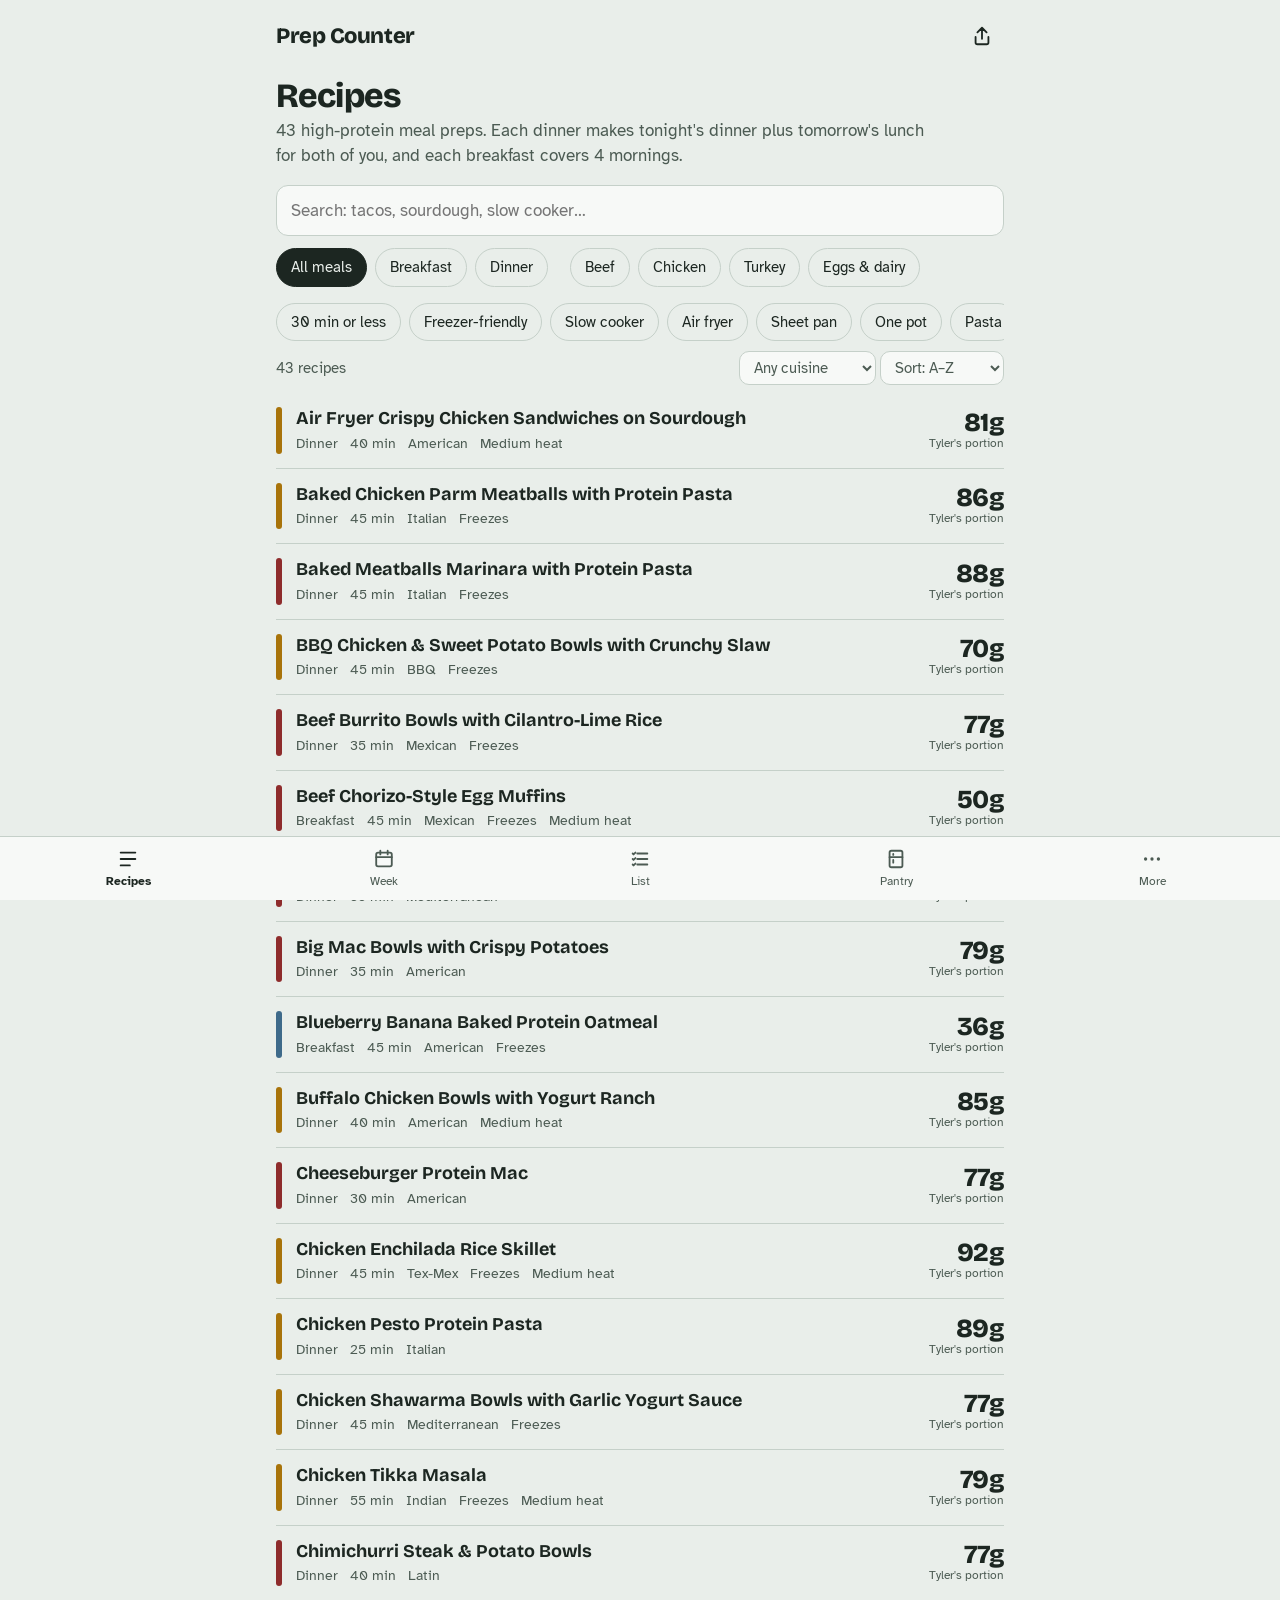
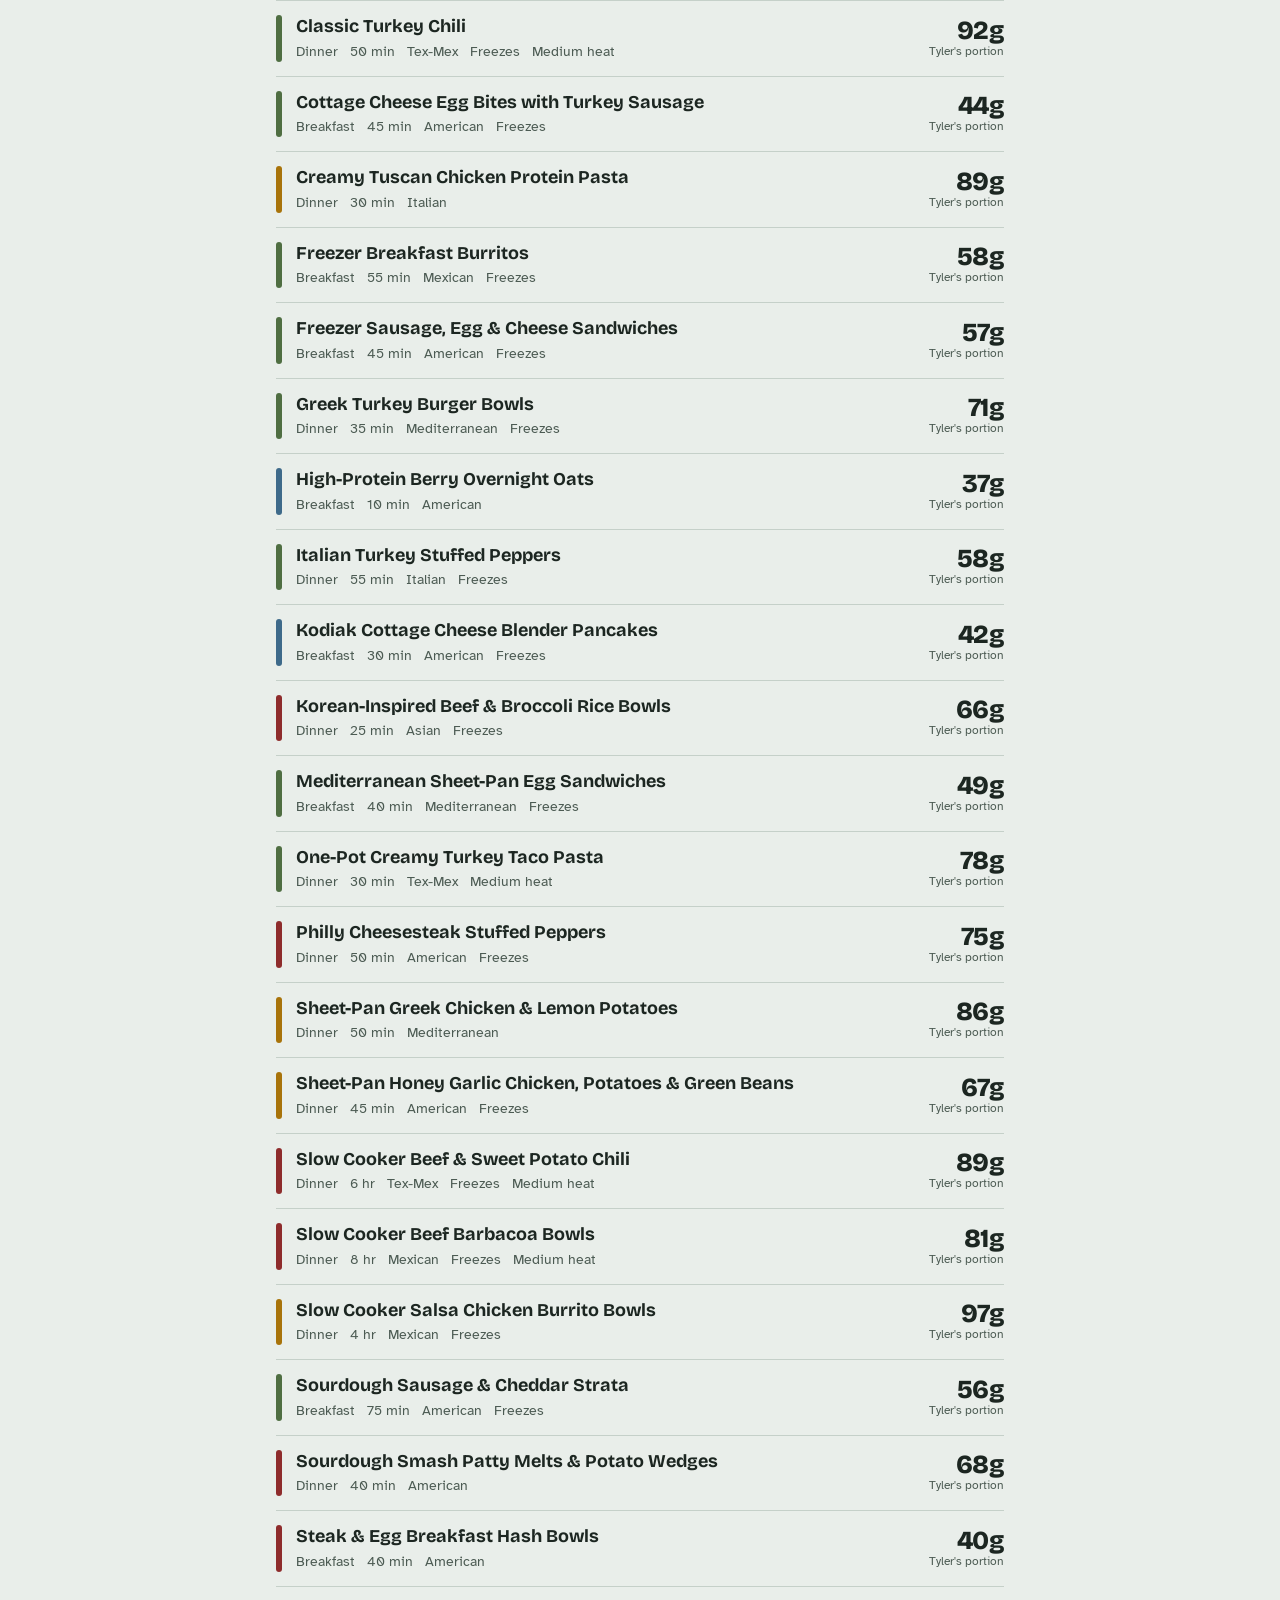
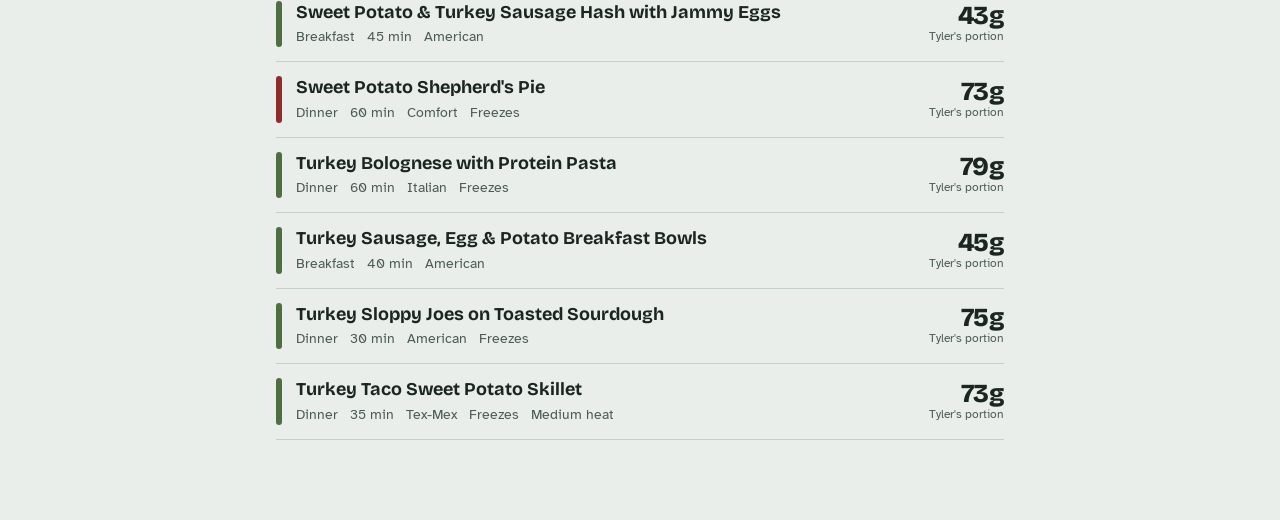
==== index.html @ 5a5b0975 "Prep Counter: recipes, weekly planner, shopping lists, pantry and freezer tracking Co-Authored-By: C" ====
<!doctype html>
<html lang="en">
<head>
<meta charset="utf-8">
<meta name="viewport" content="width=device-width, initial-scale=1, viewport-fit=cover">
<title>Prep Counter</title>
<meta name="description" content="High-protein meal prep recipes, weekly plans and shopping lists for two.">
<meta name="theme-color" content="#E9EEEA" media="(prefers-color-scheme: light)">
<meta name="theme-color" content="#151B18" media="(prefers-color-scheme: dark)">
<link rel="manifest" href="manifest.webmanifest">
<link rel="icon" href="icon.svg" type="image/svg+xml">
<link rel="apple-touch-icon" href="icon-180.png">
<meta name="apple-mobile-web-app-capable" content="yes">
<meta property="og:title" content="Prep Counter">
<meta property="og:description" content="High-protein meal prep: 43 recipes, weekly plans, and shopping lists.">
<link rel="preconnect" href="https://fonts.googleapis.com">
<link rel="preconnect" href="https://fonts.gstatic.com" crossorigin>
<link href="https://fonts.googleapis.com/css2?family=Atkinson+Hyperlegible:ital,wght@0,400;0,700;1,400&family=Bricolage+Grotesque:opsz,wght@12..96,500;12..96,700;12..96,800&display=swap" rel="stylesheet">
<link rel="stylesheet" href="styles.css">
</head>
<body>
<header class="top">
  <h1 class="brand">Prep Counter</h1>
  <button class="icon-btn" id="shareApp" aria-label="Share this app">
    <svg viewBox="0 0 24 24" aria-hidden="true"><path d="M12 3v12M7 8l5-5 5 5M5 13v6a2 2 0 0 0 2 2h10a2 2 0 0 0 2-2v-6" fill="none" stroke="currentColor" stroke-width="2" stroke-linecap="round" stroke-linejoin="round"/></svg>
  </button>
</header>

<main id="view" tabindex="-1"></main>

<div id="sheet" class="sheet" hidden>
  <div class="sheet-backdrop" data-close></div>
  <article class="sheet-panel" role="dialog" aria-modal="true" aria-labelledby="sheetTitle">
    <button class="sheet-close icon-btn" data-close aria-label="Close">
      <svg viewBox="0 0 24 24" aria-hidden="true"><path d="M6 6l12 12M18 6L6 18" fill="none" stroke="currentColor" stroke-width="2" stroke-linecap="round"/></svg>
    </button>
    <div id="sheetBody"></div>
  </article>
</div>

<div id="toast" class="toast" role="status" aria-live="polite"></div>

<nav class="tabs" aria-label="Sections">
  <a href="#recipes" data-tab="recipes"><svg viewBox="0 0 24 24" aria-hidden="true"><path d="M4 5h16M4 12h16M4 19h10" fill="none" stroke="currentColor" stroke-width="2" stroke-linecap="round"/></svg>Recipes</a>
  <a href="#week" data-tab="week"><svg viewBox="0 0 24 24" aria-hidden="true"><rect x="3.5" y="5" width="17" height="15" rx="2" fill="none" stroke="currentColor" stroke-width="2"/><path d="M3.5 10h17M8 3v4M16 3v4" fill="none" stroke="currentColor" stroke-width="2" stroke-linecap="round"/></svg>Week</a>
  <a href="#list" data-tab="list"><svg viewBox="0 0 24 24" aria-hidden="true"><path d="M9 6h11M9 12h11M9 18h11M4 6l1 1 2-2M4 12l1 1 2-2M4 18l1 1 2-2" fill="none" stroke="currentColor" stroke-width="2" stroke-linecap="round" stroke-linejoin="round"/></svg>List</a>
  <a href="#pantry" data-tab="pantry"><svg viewBox="0 0 24 24" aria-hidden="true"><rect x="5" y="3" width="14" height="18" rx="2" fill="none" stroke="currentColor" stroke-width="2"/><path d="M5 10h14M9 6.5v1M9 13v3" fill="none" stroke="currentColor" stroke-width="2" stroke-linecap="round"/></svg>Pantry</a>
  <a href="#more" data-tab="more"><svg viewBox="0 0 24 24" aria-hidden="true"><circle cx="5" cy="12" r="1.8" fill="currentColor"/><circle cx="12" cy="12" r="1.8" fill="currentColor"/><circle cx="19" cy="12" r="1.8" fill="currentColor"/></svg>More</a>
</nav>

<script src="app.js"></script>
</body>
</html>
---- styles.css ----
:root {
  --paper: #E9EEEA;        /* freezer paper */
  --card: #F7F9F7;
  --ink: #1C2621;          /* deep green-black */
  --ink-2: #4C5B53;
  --rule: #C5D0C9;
  --beef: #8E2C2C;
  --chicken: #A8730A;
  --turkey: #4F6E42;
  --dairy: #3E6A8A;
  --action: #1C2621;
  --action-ink: #F7F9F7;
  --good: #3D6B3A;
  --warn: #9A5B00;
  --font-head: "Bricolage Grotesque", "Avenir Next", system-ui, sans-serif;
  --font-body: "Atkinson Hyperlegible", system-ui, sans-serif;
  --tabs-h: 64px;
  color-scheme: light;
}
@media (prefers-color-scheme: dark) {
  :root:not([data-theme="light"]) {
    --paper: #151B18; --card: #1D2521; --ink: #E4EBE6; --ink-2: #A3B2AA; --rule: #33413A;
    --beef: #E07A6E; --chicken: #E3B04B; --turkey: #9CC08A; --dairy: #8DB7D6;
    --action: #E4EBE6; --action-ink: #151B18; --good: #9CC08A; --warn: #E3B04B;
    color-scheme: dark;
  }
}
:root[data-theme="dark"] {
  --paper: #151B18; --card: #1D2521; --ink: #E4EBE6; --ink-2: #A3B2AA; --rule: #33413A;
  --beef: #E07A6E; --chicken: #E3B04B; --turkey: #9CC08A; --dairy: #8DB7D6;
  --action: #E4EBE6; --action-ink: #151B18; --good: #9CC08A; --warn: #E3B04B;
  color-scheme: dark;
}

* { box-sizing: border-box; }
html { -webkit-text-size-adjust: 100%; }
body {
  margin: 0; background: var(--paper); color: var(--ink);
  font: 17px/1.5 var(--font-body);
  padding-bottom: calc(var(--tabs-h) + env(safe-area-inset-bottom) + 16px);
}
button, input, select, textarea { font: inherit; color: inherit; }
a { color: inherit; }
:focus-visible { outline: 3px solid var(--dairy); outline-offset: 2px; border-radius: 6px; }
svg { width: 22px; height: 22px; }

/* ---------- Chrome ---------- */
.top {
  display: flex; align-items: center; justify-content: space-between;
  padding: calc(env(safe-area-inset-top) + 14px) 16px 6px; max-width: 760px; margin: 0 auto;
}
.brand { font: 800 22px/1 var(--font-head); letter-spacing: -0.02em; margin: 0; }
.icon-btn {
  display: inline-grid; place-items: center; width: 44px; height: 44px;
  border: 0; background: transparent; border-radius: 12px; cursor: pointer;
}
.icon-btn:hover { background: color-mix(in srgb, var(--ink) 8%, transparent); }
main { max-width: 760px; margin: 0 auto; padding: 0 16px; outline: none; }

.tabs {
  position: fixed; inset: auto 0 0 0; z-index: 20;
  display: grid; grid-template-columns: repeat(5, 1fr);
  height: calc(var(--tabs-h) + env(safe-area-inset-bottom));
  padding-bottom: env(safe-area-inset-bottom);
  background: var(--card); border-top: 1px solid var(--rule);
}
.tabs a {
  display: flex; flex-direction: column; align-items: center; justify-content: center; gap: 2px;
  font-size: 12px; text-decoration: none; color: var(--ink-2);
}
.tabs a[aria-current="page"] { color: var(--ink); font-weight: 700; }
.tabs a[aria-current="page"] svg { stroke-width: 3; }

h2.view-title { font: 800 34px/1.05 var(--font-head); letter-spacing: -0.025em; margin: 14px 0 4px; }
.lede { color: var(--ink-2); margin: 0 0 16px; max-width: 60ch; }
h3 { font: 700 20px/1.2 var(--font-head); margin: 28px 0 10px; letter-spacing: -0.01em; }

/* ---------- Controls ---------- */
.search {
  width: 100%; padding: 12px 14px; border-radius: 12px;
  border: 1.5px solid var(--rule); background: var(--card);
}
.search:focus { border-color: var(--ink); outline: none; }
.chips { display: flex; gap: 8px; overflow-x: auto; padding: 12px 0 4px; scrollbar-width: none; }
.chips::-webkit-scrollbar { display: none; }
.chip {
  flex: none; padding: 7px 14px; border-radius: 999px; border: 1.5px solid var(--rule);
  background: transparent; cursor: pointer; font-size: 15px; white-space: nowrap;
}
.chip[aria-pressed="true"] { background: var(--ink); color: var(--paper); border-color: var(--ink); }
.chip.beef[aria-pressed="true"] { background: var(--beef); border-color: var(--beef); color: #fff; }
.chip.chicken[aria-pressed="true"] { background: var(--chicken); border-color: var(--chicken); color: #fff; }
.chip.turkey[aria-pressed="true"] { background: var(--turkey); border-color: var(--turkey); color: #fff; }
.chip.dairy[aria-pressed="true"] { background: var(--dairy); border-color: var(--dairy); color: #fff; }
@media (prefers-color-scheme: dark) { :root:not([data-theme="light"]) .chip[class*=" "][aria-pressed="true"] { color: #151B18; } }
.row-controls { display: flex; flex-wrap: wrap; gap: 8px; align-items: center; justify-content: space-between; margin: 6px 0 4px; color: var(--ink-2); font-size: 15px; }
select.inline { border: 1.5px solid var(--rule); background: var(--card); border-radius: 10px; padding: 6px 10px; }

.btn {
  display: inline-flex; align-items: center; justify-content: center; gap: 8px;
  min-height: 46px; padding: 10px 18px; border-radius: 12px; cursor: pointer;
  border: 1.5px solid var(--ink); background: var(--action); color: var(--action-ink); font-weight: 700;
}
.btn.ghost { background: transparent; color: var(--ink); border-color: var(--rule); }
.btn.danger { background: transparent; color: var(--beef); border-color: color-mix(in srgb, var(--beef) 40%, transparent); }
.btn.small { min-height: 36px; padding: 6px 12px; font-size: 15px; border-radius: 10px; }
.btn-row { display: flex; flex-wrap: wrap; gap: 10px; margin: 14px 0; }

/* ---------- Recipe list ---------- */
.recipe-list { list-style: none; margin: 8px 0 0; padding: 0; }
.recipe-row {
  display: grid; grid-template-columns: 6px 1fr auto; gap: 0 14px; align-items: center;
  padding: 14px 0; border-bottom: 1px solid var(--rule); cursor: pointer;
}
.recipe-row:hover .r-title { text-decoration: underline; text-underline-offset: 3px; }
.stripe { align-self: stretch; border-radius: 3px; background: var(--ink-2); }
.Beef .stripe, .stripe.Beef { background: var(--beef); }
.Chicken .stripe, .stripe.Chicken { background: var(--chicken); }
.Turkey .stripe, .stripe.Turkey { background: var(--turkey); }
.Dairy .stripe, .stripe.Dairy { background: var(--dairy); }
.r-title { font: 700 18px/1.25 var(--font-head); margin: 0 0 3px; }
.r-meta { font-size: 14px; color: var(--ink-2); display: flex; flex-wrap: wrap; gap: 4px 12px; }
.r-protein { text-align: right; font: 800 26px/1 var(--font-head); letter-spacing: -0.02em; }
.r-protein small { display: block; font: 400 12px/1.3 var(--font-body); color: var(--ink-2); letter-spacing: 0; }
.stars-inline { color: var(--chicken); }
.empty { padding: 40px 0; color: var(--ink-2); }

/* ---------- Sheet (recipe detail) ---------- */
.sheet { position: fixed; inset: 0; z-index: 40; }
.sheet-backdrop { position: absolute; inset: 0; background: rgb(10 15 12 / .45); }
.sheet-panel {
  position: absolute; inset: auto 0 0 0; max-height: 94dvh; overflow-y: auto;
  background: var(--card); border-radius: 22px 22px 0 0;
  padding: 18px 20px calc(30px + env(safe-area-inset-bottom));
  max-width: 760px; margin: 0 auto; overscroll-behavior: contain;
  animation: rise .28s cubic-bezier(.2,.8,.2,1);
}
@keyframes rise { from { transform: translateY(40px); opacity: 0; } }
@media (prefers-reduced-motion: reduce) { .sheet-panel { animation: none; } }
.sheet-close { position: sticky; top: 0; float: right; margin: -6px -8px 0 0; background: var(--card); }
.d-kicker { display: flex; align-items: center; gap: 8px; font-size: 15px; color: var(--ink-2); margin-top: 4px; }
.dot { width: 10px; height: 10px; border-radius: 50%; display: inline-block; }
.dot.Beef { background: var(--beef); } .dot.Chicken { background: var(--chicken); }
.dot.Turkey { background: var(--turkey); } .dot.Dairy { background: var(--dairy); }
.d-title { font: 800 30px/1.08 var(--font-head); letter-spacing: -0.025em; margin: 8px 0 10px; padding-right: 40px; }
.d-blurb { margin: 0 0 18px; max-width: 62ch; }

/* The scale ticket: the signature element */
.tickets { display: grid; grid-template-columns: 1fr 1fr; gap: 12px; margin: 6px 0 18px; }
.ticket {
  position: relative; padding: 14px 14px 12px; border: 2px solid var(--ink); border-radius: 4px;
  background:
    repeating-linear-gradient(0deg, transparent 0 23px, color-mix(in srgb, var(--ink) 6%, transparent) 23px 24px),
    var(--card);
}
.ticket::before, .ticket::after {
  content: ""; position: absolute; top: 50%; width: 14px; height: 14px; margin-top: -7px;
  border-radius: 50%; background: var(--card); border: 2px solid var(--ink);
}
.ticket::before { left: -9px; clip-path: inset(0 0 0 50%); }
.ticket::after { right: -9px; clip-path: inset(0 50% 0 0); }
.t-who { font-weight: 700; font-size: 15px; }
.t-portion { font-size: 13px; color: var(--ink-2); min-height: 2.6em; }
.t-protein { font: 800 52px/0.95 var(--font-head); letter-spacing: -0.04em; margin: 8px 0 2px; font-variant-numeric: tabular-nums; }
.t-protein span { font-size: 20px; letter-spacing: 0; margin-left: 2px; }
.t-label { font-size: 13px; color: var(--ink-2); }
.t-rest { display: flex; justify-content: space-between; border-top: 1.5px dashed var(--ink-2); margin-top: 10px; padding-top: 8px; font-size: 14px; font-variant-numeric: tabular-nums; }
.t-rest b { display: block; font-size: 16px; }
@media (max-width: 360px) { .t-protein { font-size: 42px; } }

.facts { display: flex; flex-wrap: wrap; gap: 6px 18px; font-size: 15px; color: var(--ink-2); margin-bottom: 8px; }
.facts b { color: var(--ink); }
.ing-list, .step-list { padding: 0; margin: 0; }
.ing-list { list-style: none; }
.ing-list li { display: flex; justify-content: space-between; gap: 12px; padding: 9px 0; border-bottom: 1px solid var(--rule); }
.ing-list .qty { font-weight: 700; white-space: nowrap; }
.ing-list .note { color: var(--ink-2); font-size: 14px; }
.ing-list .tag { font-size: 12px; padding: 2px 8px; border-radius: 999px; border: 1px solid var(--rule); color: var(--ink-2); white-space: nowrap; align-self: center; }
.step-list { counter-reset: step; list-style: none; }
.step-list li { position: relative; padding: 0 0 16px 44px; max-width: 64ch; }
.step-list li::before {
  counter-increment: step; content: counter(step); position: absolute; left: 0; top: -2px;
  width: 30px; height: 30px; border-radius: 50%; border: 2px solid var(--ink);
  display: grid; place-items: center; font: 700 15px/1 var(--font-head);
}
.callout { padding: 12px 14px; border-left: 4px solid var(--ink-2); background: color-mix(in srgb, var(--ink) 5%, transparent); border-radius: 0 10px 10px 0; margin: 10px 0; }
.callout p { margin: 4px 0; }

.rate-row { display: flex; align-items: center; justify-content: space-between; padding: 8px 0; }
.stars { display: flex; gap: 2px; }
.star { border: 0; background: none; padding: 4px; cursor: pointer; color: var(--rule); font-size: 28px; line-height: 1; }
.star.on { color: var(--chicken); }
textarea { width: 100%; min-height: 70px; padding: 10px 12px; border-radius: 10px; border: 1.5px solid var(--rule); background: var(--paper); }
.weigh { display: flex; gap: 10px; align-items: center; flex-wrap: wrap; }
.weigh input { width: 120px; padding: 9px 10px; border-radius: 10px; border: 1.5px solid var(--rule); background: var(--paper); }
.source { font-size: 15px; color: var(--ink-2); }

/* ---------- Week ---------- */
.nights { display: flex; gap: 6px; margin: 4px 0 12px; }
.night { flex: 1; min-height: 40px; border-radius: 10px; border: 1.5px solid var(--rule); background: transparent; cursor: pointer; font-weight: 700; font-size: 14px; }
.night[aria-pressed="true"] { background: var(--ink); color: var(--paper); border-color: var(--ink); }
.session { border: 2px solid var(--ink); border-radius: 14px; padding: 14px 16px; margin: 14px 0; background: var(--card); }
.session h4 { font: 800 19px/1.2 var(--font-head); margin: 0 0 2px; }
.session .sub { color: var(--ink-2); font-size: 14px; margin: 0 0 8px; }
.session ul { margin: 6px 0 0; padding-left: 20px; }
.session li { margin: 4px 0; }
.day { display: grid; grid-template-columns: 40px 1fr; gap: 10px; padding: 12px 0; border-bottom: 1px solid var(--rule); }
.day-name { font: 800 17px/1.2 var(--font-head); }
.day-name small { display: block; font: 400 12px var(--font-body); color: var(--ink-2); }
.slot { display: grid; grid-template-columns: 64px 1fr auto; align-items: center; gap: 8px; padding: 3px 0; }
.slot-label { font-size: 13px; color: var(--ink-2); }
.slot-name { font-weight: 700; cursor: pointer; display: flex; align-items: center; gap: 8px; }
.slot-name.muted { font-weight: 400; color: var(--ink-2); cursor: default; }
.slot-actions { display: flex; gap: 2px; }
.slot-actions .icon-btn { width: 36px; height: 36px; }
.slot-actions svg { width: 18px; height: 18px; }
.locked { color: var(--chicken); }
.day-protein { grid-column: 2; font-size: 13px; color: var(--ink-2); margin-top: 2px; }
.meter { display: grid; gap: 10px; margin: 14px 0; }
.meter-row { display: grid; grid-template-columns: 1fr auto; gap: 4px 10px; align-items: baseline; }
.meter-bar { grid-column: 1 / -1; height: 10px; border-radius: 5px; background: color-mix(in srgb, var(--ink) 10%, transparent); overflow: hidden; }
.meter-bar span { display: block; height: 100%; background: var(--good); border-radius: 5px; }
.meter-bar span.low { background: var(--warn); }

/* ---------- Shopping list ---------- */
.seg { display: flex; border: 1.5px solid var(--rule); border-radius: 12px; padding: 3px; gap: 3px; margin: 6px 0 12px; }
.seg button { flex: 1; border: 0; background: transparent; padding: 9px 6px; border-radius: 9px; cursor: pointer; font-weight: 700; font-size: 15px; color: var(--ink-2); }
.seg button[aria-pressed="true"] { background: var(--ink); color: var(--paper); }
.aisle { margin: 20px 0 4px; font: 700 17px/1.2 var(--font-head); color: var(--ink-2); }
.check-list { list-style: none; padding: 0; margin: 0; }
.check-list li { border-bottom: 1px solid var(--rule); }
.check-list label { display: grid; grid-template-columns: 26px 1fr auto; gap: 12px; align-items: start; padding: 11px 0; cursor: pointer; }
.check-list input { width: 22px; height: 22px; margin: 2px 0 0; accent-color: var(--turkey); }
.check-list .what { line-height: 1.35; }
.check-list .why { display: block; font-size: 13px; color: var(--ink-2); }
.check-list .price { font-size: 14px; color: var(--ink-2); font-variant-numeric: tabular-nums; }
.check-list input:checked + .what { text-decoration: line-through; color: var(--ink-2); }
.totals { display: flex; justify-content: space-between; align-items: baseline; padding: 14px 0; font-size: 15px; color: var(--ink-2); }
.totals b { font: 800 28px/1 var(--font-head); color: var(--ink); }

/* ---------- Pantry ---------- */
.stock-grid { display: grid; grid-template-columns: 1fr 1fr; gap: 10px; }
.stock { border: 1.5px solid var(--rule); border-radius: 12px; padding: 10px 12px; background: var(--card); }
.stock-name { font-size: 14px; color: var(--ink-2); }
.stock-ctl { display: flex; align-items: center; gap: 6px; margin-top: 4px; }
.stock-ctl input { flex: 1; min-width: 0; width: 100%; text-align: center; font: 800 22px var(--font-head); border: 0; background: transparent; }
.stock-ctl button { flex: none; width: 34px; height: 34px; border-radius: 9px; border: 1.5px solid var(--rule); background: transparent; cursor: pointer; font-size: 18px; }
.pantry-row { display: flex; align-items: center; justify-content: space-between; gap: 10px; padding: 9px 0; border-bottom: 1px solid var(--rule); }
.tri { display: flex; border: 1.5px solid var(--rule); border-radius: 10px; overflow: hidden; flex: none; }
.tri button { border: 0; background: transparent; padding: 6px 9px; font-size: 13px; cursor: pointer; color: var(--ink-2); }
.tri button[aria-pressed="true"] { background: var(--ink); color: var(--paper); font-weight: 700; }

/* ---------- More ---------- */
.field { display: grid; gap: 4px; margin: 10px 0; }
.field input { padding: 10px 12px; border-radius: 10px; border: 1.5px solid var(--rule); background: var(--card); }
.two { display: grid; grid-template-columns: 1fr 1fr; gap: 12px; }
.tips li { margin: 6px 0; }

.toast {
  position: fixed; left: 50%; bottom: calc(var(--tabs-h) + env(safe-area-inset-bottom) + 14px);
  transform: translate(-50%, 20px); opacity: 0; pointer-events: none; z-index: 60;
  background: var(--ink); color: var(--paper); padding: 10px 16px; border-radius: 12px; font-weight: 700;
  transition: opacity .2s, transform .2s; max-width: calc(100vw - 32px);
}
.toast.show { opacity: 1; transform: translate(-50%, 0); }
.sr-only { position: absolute; width: 1px; height: 1px; overflow: hidden; clip: rect(0 0 0 0); }
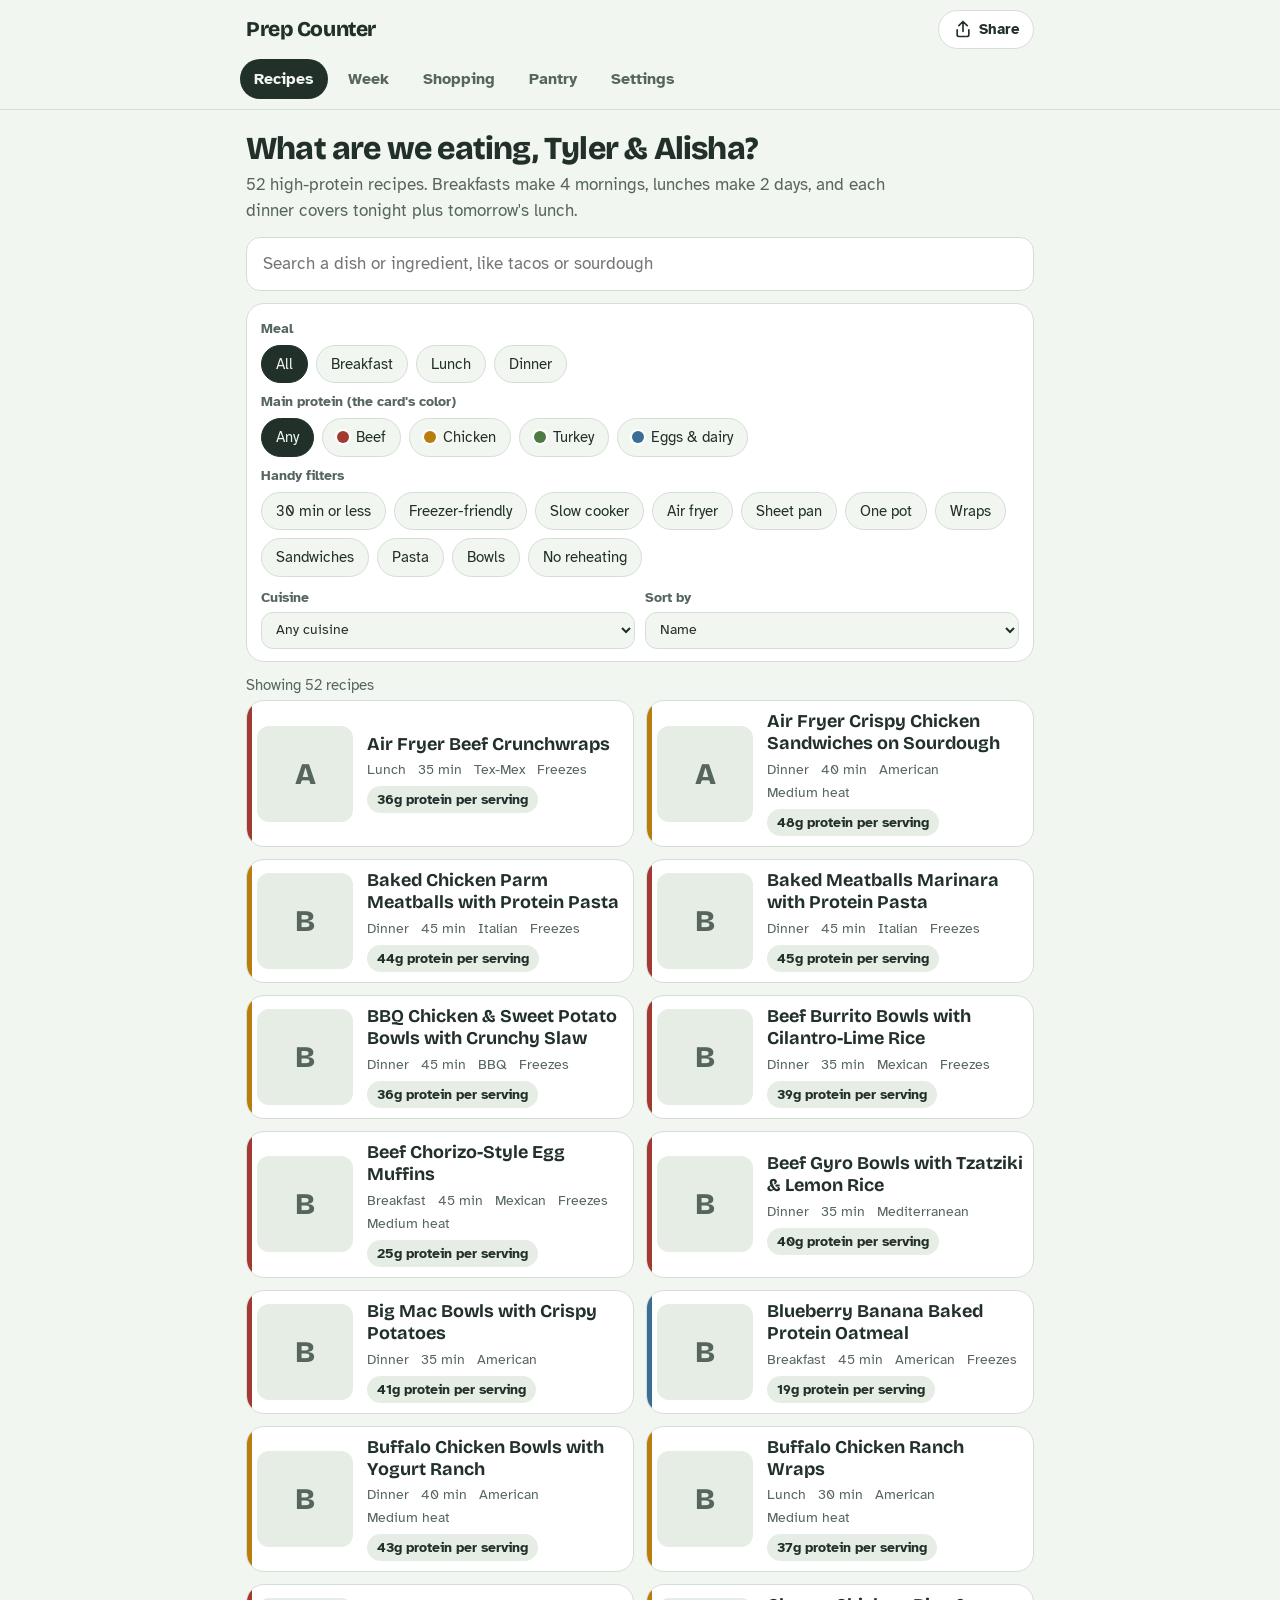
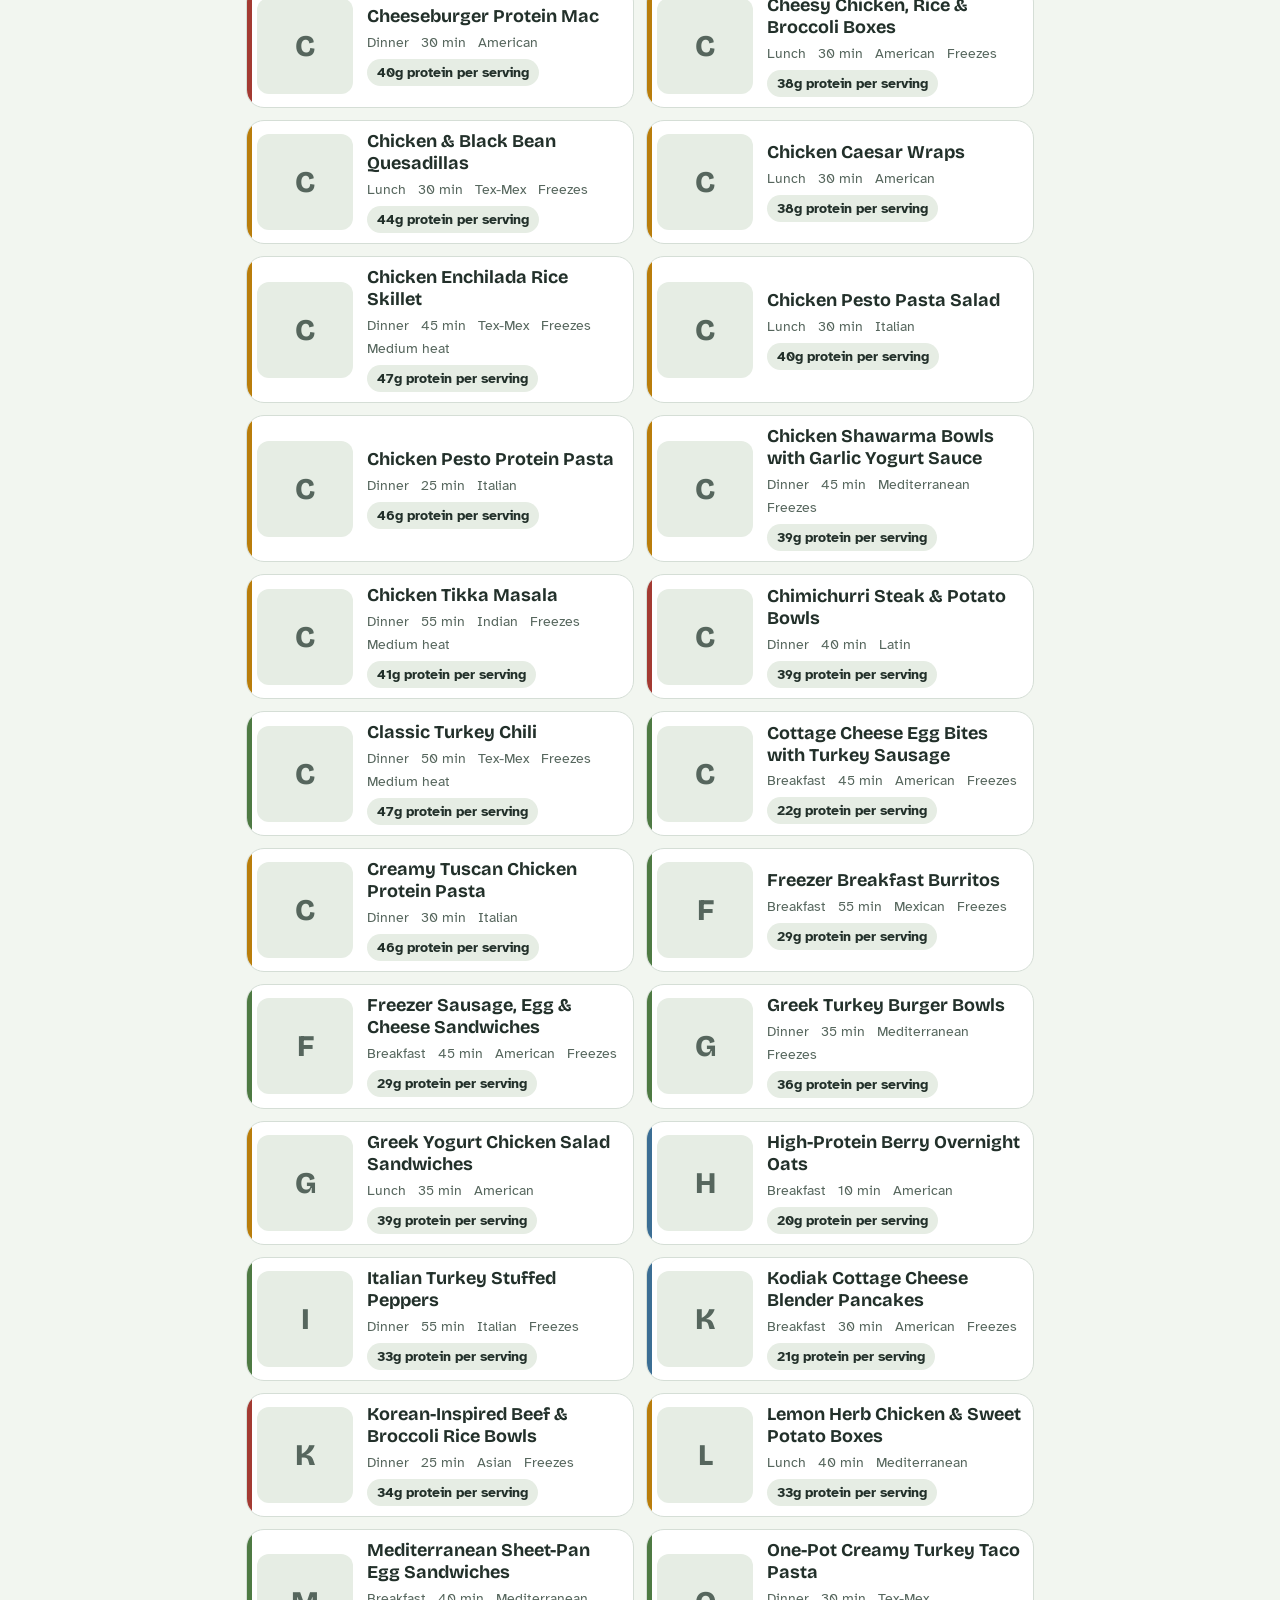
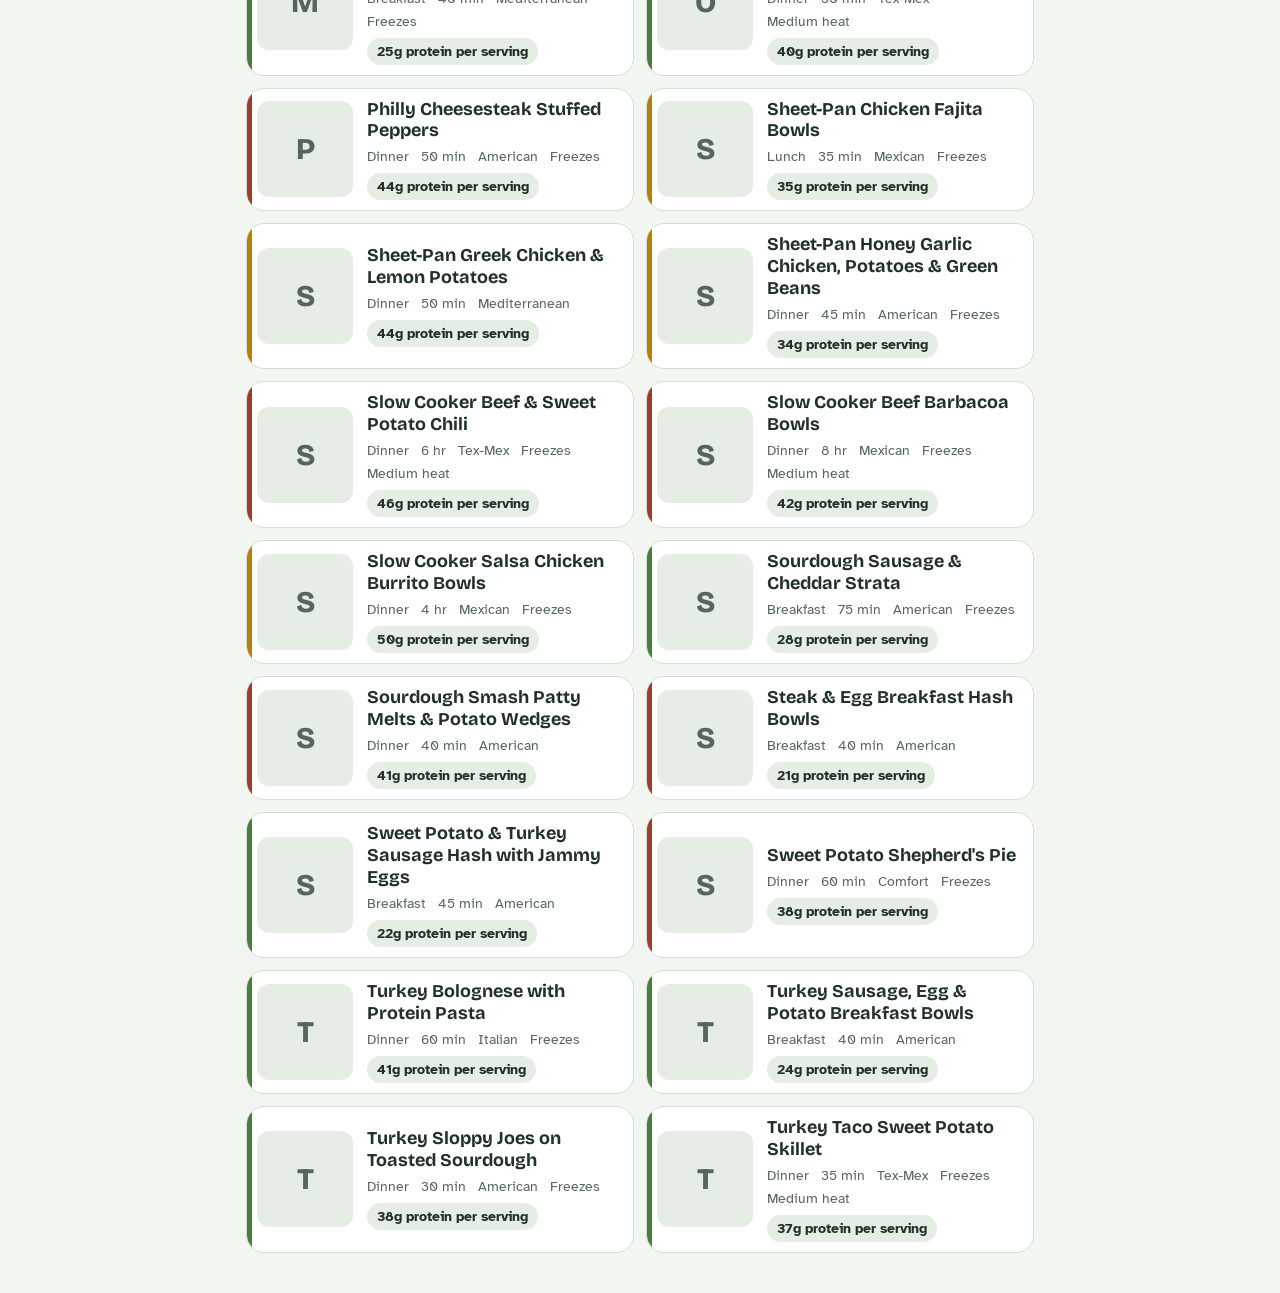
==== commit d709d5d5: "Add lunches, photos, per-serving macros, color key, and friendlier text navigation Co-Authored-By: C" ====
--- a/index.html
+++ b/index.html
@@ -5,14 +5,14 @@
 <meta name="viewport" content="width=device-width, initial-scale=1, viewport-fit=cover">
 <title>Prep Counter</title>
 <meta name="description" content="High-protein meal prep recipes, weekly plans and shopping lists for two.">
-<meta name="theme-color" content="#E9EEEA" media="(prefers-color-scheme: light)">
-<meta name="theme-color" content="#151B18" media="(prefers-color-scheme: dark)">
+<meta name="theme-color" content="#F2F6F0" media="(prefers-color-scheme: light)">
+<meta name="theme-color" content="#161D19" media="(prefers-color-scheme: dark)">
 <link rel="manifest" href="manifest.webmanifest">
 <link rel="icon" href="icon.svg" type="image/svg+xml">
 <link rel="apple-touch-icon" href="icon-180.png">
 <meta name="apple-mobile-web-app-capable" content="yes">
 <meta property="og:title" content="Prep Counter">
-<meta property="og:description" content="High-protein meal prep: 43 recipes, weekly plans, and shopping lists.">
+<meta property="og:description" content="High-protein meal prep: 52 recipes, weekly plans, and shopping lists.">
 <link rel="preconnect" href="https://fonts.googleapis.com">
 <link rel="preconnect" href="https://fonts.gstatic.com" crossorigin>
 <link href="https://fonts.googleapis.com/css2?family=Atkinson+Hyperlegible:ital,wght@0,400;0,700;1,400&family=Bricolage+Grotesque:opsz,wght@12..96,500;12..96,700;12..96,800&display=swap" rel="stylesheet">
@@ -20,10 +20,20 @@
 </head>
 <body>
 <header class="top">
-  <h1 class="brand">Prep Counter</h1>
-  <button class="icon-btn" id="shareApp" aria-label="Share this app">
-    <svg viewBox="0 0 24 24" aria-hidden="true"><path d="M12 3v12M7 8l5-5 5 5M5 13v6a2 2 0 0 0 2 2h10a2 2 0 0 0 2-2v-6" fill="none" stroke="currentColor" stroke-width="2" stroke-linecap="round" stroke-linejoin="round"/></svg>
-  </button>
+  <div class="top-row">
+    <a class="brand" href="#recipes">Prep Counter</a>
+    <button class="share-btn" id="shareApp">
+      <svg viewBox="0 0 24 24" aria-hidden="true"><path d="M12 3v12M7 8l5-5 5 5M5 13v6a2 2 0 0 0 2 2h10a2 2 0 0 0 2-2v-6" fill="none" stroke="currentColor" stroke-width="2" stroke-linecap="round" stroke-linejoin="round"/></svg>
+      Share
+    </button>
+  </div>
+  <nav class="tabs" aria-label="Sections">
+    <a href="#recipes" data-tab="recipes">Recipes</a>
+    <a href="#week" data-tab="week">Week</a>
+    <a href="#list" data-tab="list">Shopping</a>
+    <a href="#pantry" data-tab="pantry">Pantry</a>
+    <a href="#more" data-tab="more">Settings</a>
+  </nav>
 </header>
 
 <main id="view" tabindex="-1"></main>
@@ -31,22 +41,15 @@
 <div id="sheet" class="sheet" hidden>
   <div class="sheet-backdrop" data-close></div>
   <article class="sheet-panel" role="dialog" aria-modal="true" aria-labelledby="sheetTitle">
-    <button class="sheet-close icon-btn" data-close aria-label="Close">
-      <svg viewBox="0 0 24 24" aria-hidden="true"><path d="M6 6l12 12M18 6L6 18" fill="none" stroke="currentColor" stroke-width="2" stroke-linecap="round"/></svg>
+    <button class="sheet-close" data-close aria-label="Close">
+      <svg viewBox="0 0 24 24" aria-hidden="true"><path d="M6 6l12 12M18 6L6 18" fill="none" stroke="currentColor" stroke-width="2.4" stroke-linecap="round"/></svg>
     </button>
     <div id="sheetBody"></div>
   </article>
 </div>
 
+<input type="file" id="photoInput" accept="image/*" hidden>
 <div id="toast" class="toast" role="status" aria-live="polite"></div>
-
-<nav class="tabs" aria-label="Sections">
-  <a href="#recipes" data-tab="recipes"><svg viewBox="0 0 24 24" aria-hidden="true"><path d="M4 5h16M4 12h16M4 19h10" fill="none" stroke="currentColor" stroke-width="2" stroke-linecap="round"/></svg>Recipes</a>
-  <a href="#week" data-tab="week"><svg viewBox="0 0 24 24" aria-hidden="true"><rect x="3.5" y="5" width="17" height="15" rx="2" fill="none" stroke="currentColor" stroke-width="2"/><path d="M3.5 10h17M8 3v4M16 3v4" fill="none" stroke="currentColor" stroke-width="2" stroke-linecap="round"/></svg>Week</a>
-  <a href="#list" data-tab="list"><svg viewBox="0 0 24 24" aria-hidden="true"><path d="M9 6h11M9 12h11M9 18h11M4 6l1 1 2-2M4 12l1 1 2-2M4 18l1 1 2-2" fill="none" stroke="currentColor" stroke-width="2" stroke-linecap="round" stroke-linejoin="round"/></svg>List</a>
-  <a href="#pantry" data-tab="pantry"><svg viewBox="0 0 24 24" aria-hidden="true"><rect x="5" y="3" width="14" height="18" rx="2" fill="none" stroke="currentColor" stroke-width="2"/><path d="M5 10h14M9 6.5v1M9 13v3" fill="none" stroke="currentColor" stroke-width="2" stroke-linecap="round"/></svg>Pantry</a>
-  <a href="#more" data-tab="more"><svg viewBox="0 0 24 24" aria-hidden="true"><circle cx="5" cy="12" r="1.8" fill="currentColor"/><circle cx="12" cy="12" r="1.8" fill="currentColor"/><circle cx="19" cy="12" r="1.8" fill="currentColor"/></svg>More</a>
-</nav>
 
 <script src="app.js"></script>
 </body>
--- a/styles.css
+++ b/styles.css
@@ -1,266 +1,239 @@
 :root {
-  --paper: #E9EEEA;        /* freezer paper */
-  --card: #F7F9F7;
-  --ink: #1C2621;          /* deep green-black */
-  --ink-2: #4C5B53;
-  --rule: #C5D0C9;
-  --beef: #8E2C2C;
-  --chicken: #A8730A;
-  --turkey: #4F6E42;
-  --dairy: #3E6A8A;
-  --action: #1C2621;
-  --action-ink: #F7F9F7;
-  --good: #3D6B3A;
-  --warn: #9A5B00;
+  --paper: #F2F6F0;
+  --card: #FFFFFF;
+  --soft: #E6EDE4;
+  --ink: #22302A;
+  --ink-2: #56665D;
+  --rule: #D5DED6;
+  --beef: #A33A32;
+  --chicken: #B97D0B;
+  --turkey: #4E7A43;
+  --dairy: #3B6E94;
+  --accent: #2F6B4F;      /* friendly herb green for actions */
+  --accent-ink: #FFFFFF;
+  --good: #3F7D3A;
+  --warn: #B26A00;
   --font-head: "Bricolage Grotesque", "Avenir Next", system-ui, sans-serif;
   --font-body: "Atkinson Hyperlegible", system-ui, sans-serif;
-  --tabs-h: 64px;
+  --radius: 18px;
   color-scheme: light;
 }
 @media (prefers-color-scheme: dark) {
   :root:not([data-theme="light"]) {
-    --paper: #151B18; --card: #1D2521; --ink: #E4EBE6; --ink-2: #A3B2AA; --rule: #33413A;
-    --beef: #E07A6E; --chicken: #E3B04B; --turkey: #9CC08A; --dairy: #8DB7D6;
-    --action: #E4EBE6; --action-ink: #151B18; --good: #9CC08A; --warn: #E3B04B;
+    --paper: #161D19; --card: #1F2823; --soft: #26312B; --ink: #E6EDE8; --ink-2: #A9B8AF; --rule: #34423A;
+    --beef: #E58074; --chicken: #E8B551; --turkey: #9DC58C; --dairy: #8FBCDD;
+    --accent: #8FCBA9; --accent-ink: #12261B; --good: #9DC58C; --warn: #E8B551;
     color-scheme: dark;
   }
 }
 :root[data-theme="dark"] {
-  --paper: #151B18; --card: #1D2521; --ink: #E4EBE6; --ink-2: #A3B2AA; --rule: #33413A;
-  --beef: #E07A6E; --chicken: #E3B04B; --turkey: #9CC08A; --dairy: #8DB7D6;
-  --action: #E4EBE6; --action-ink: #151B18; --good: #9CC08A; --warn: #E3B04B;
+  --paper: #161D19; --card: #1F2823; --soft: #26312B; --ink: #E6EDE8; --ink-2: #A9B8AF; --rule: #34423A;
+  --beef: #E58074; --chicken: #E8B551; --turkey: #9DC58C; --dairy: #8FBCDD;
+  --accent: #8FCBA9; --accent-ink: #12261B; --good: #9DC58C; --warn: #E8B551;
   color-scheme: dark;
 }
 
 * { box-sizing: border-box; }
 html { -webkit-text-size-adjust: 100%; }
-body {
-  margin: 0; background: var(--paper); color: var(--ink);
-  font: 17px/1.5 var(--font-body);
-  padding-bottom: calc(var(--tabs-h) + env(safe-area-inset-bottom) + 16px);
-}
+body { margin: 0; background: var(--paper); color: var(--ink); font: 17px/1.5 var(--font-body); padding-bottom: calc(40px + env(safe-area-inset-bottom)); }
 button, input, select, textarea { font: inherit; color: inherit; }
 a { color: inherit; }
-:focus-visible { outline: 3px solid var(--dairy); outline-offset: 2px; border-radius: 6px; }
-svg { width: 22px; height: 22px; }
-
-/* ---------- Chrome ---------- */
-.top {
-  display: flex; align-items: center; justify-content: space-between;
-  padding: calc(env(safe-area-inset-top) + 14px) 16px 6px; max-width: 760px; margin: 0 auto;
-}
-.brand { font: 800 22px/1 var(--font-head); letter-spacing: -0.02em; margin: 0; }
-.icon-btn {
-  display: inline-grid; place-items: center; width: 44px; height: 44px;
-  border: 0; background: transparent; border-radius: 12px; cursor: pointer;
-}
-.icon-btn:hover { background: color-mix(in srgb, var(--ink) 8%, transparent); }
-main { max-width: 760px; margin: 0 auto; padding: 0 16px; outline: none; }
-
-.tabs {
-  position: fixed; inset: auto 0 0 0; z-index: 20;
-  display: grid; grid-template-columns: repeat(5, 1fr);
-  height: calc(var(--tabs-h) + env(safe-area-inset-bottom));
-  padding-bottom: env(safe-area-inset-bottom);
-  background: var(--card); border-top: 1px solid var(--rule);
-}
-.tabs a {
-  display: flex; flex-direction: column; align-items: center; justify-content: center; gap: 2px;
-  font-size: 12px; text-decoration: none; color: var(--ink-2);
-}
-.tabs a[aria-current="page"] { color: var(--ink); font-weight: 700; }
-.tabs a[aria-current="page"] svg { stroke-width: 3; }
-
-h2.view-title { font: 800 34px/1.05 var(--font-head); letter-spacing: -0.025em; margin: 14px 0 4px; }
-.lede { color: var(--ink-2); margin: 0 0 16px; max-width: 60ch; }
-h3 { font: 700 20px/1.2 var(--font-head); margin: 28px 0 10px; letter-spacing: -0.01em; }
-
-/* ---------- Controls ---------- */
-.search {
-  width: 100%; padding: 12px 14px; border-radius: 12px;
-  border: 1.5px solid var(--rule); background: var(--card);
-}
-.search:focus { border-color: var(--ink); outline: none; }
-.chips { display: flex; gap: 8px; overflow-x: auto; padding: 12px 0 4px; scrollbar-width: none; }
-.chips::-webkit-scrollbar { display: none; }
-.chip {
-  flex: none; padding: 7px 14px; border-radius: 999px; border: 1.5px solid var(--rule);
-  background: transparent; cursor: pointer; font-size: 15px; white-space: nowrap;
-}
+:focus-visible { outline: 3px solid var(--dairy); outline-offset: 2px; border-radius: 8px; }
+svg { width: 20px; height: 20px; flex: none; }
+img { display: block; max-width: 100%; }
+
+/* ---------- Header + text navigation ---------- */
+.top { position: sticky; top: 0; z-index: 20; background: color-mix(in srgb, var(--paper) 92%, transparent); backdrop-filter: blur(10px); -webkit-backdrop-filter: blur(10px); border-bottom: 1px solid var(--rule); padding-top: env(safe-area-inset-top); }
+.top-row { display: flex; align-items: center; justify-content: space-between; max-width: 820px; margin: 0 auto; padding: 10px 16px 4px; }
+.brand { font: 800 21px/1 var(--font-head); letter-spacing: -0.02em; text-decoration: none; }
+.share-btn { display: inline-flex; align-items: center; gap: 6px; border: 1.5px solid var(--rule); background: var(--card); border-radius: 999px; padding: 7px 14px; font-weight: 700; font-size: 15px; cursor: pointer; }
+.tabs { display: grid; grid-template-columns: repeat(5, auto); justify-content: space-between; gap: 2px; max-width: 820px; margin: 0 auto; padding: 6px 10px 10px; }
+.tabs::-webkit-scrollbar { display: none; }
+.tabs a { text-decoration: none; padding: 8px 10px; border-radius: 999px; font-weight: 700; font-size: 15px; color: var(--ink-2); text-align: center; white-space: nowrap; }
+@media (min-width: 560px) { .tabs { justify-content: start; gap: 6px; } .tabs a { font-size: 16px; padding: 8px 14px; } }
+.tabs a:hover { background: var(--soft); color: var(--ink); }
+.tabs a[aria-current="page"] { background: var(--ink); color: var(--paper); }
+
+main { max-width: 820px; margin: 0 auto; padding: 0 16px; outline: none; }
+.hello { font: 800 32px/1.08 var(--font-head); letter-spacing: -0.025em; margin: 22px 0 6px; }
+.lede { color: var(--ink-2); margin: 0 0 14px; max-width: 62ch; }
+h3 { font: 700 21px/1.2 var(--font-head); margin: 28px 0 10px; letter-spacing: -0.01em; }
+.small { font-size: 14px; }
+
+/* ---------- Filters ---------- */
+.search { width: 100%; padding: 13px 16px; border-radius: 14px; border: 1.5px solid var(--rule); background: var(--card); font-size: 17px; }
+.search:focus { border-color: var(--accent); outline: none; }
+.filters { background: var(--card); border: 1px solid var(--rule); border-radius: var(--radius); padding: 6px 14px 12px; margin: 12px 0; }
+.fgroup { padding-top: 8px; }
+.flabel { display: block; font-size: 14px; font-weight: 700; color: var(--ink-2); margin-bottom: 6px; }
+.chips { display: flex; flex-wrap: wrap; gap: 8px; }
+.chip { display: inline-flex; align-items: center; gap: 7px; padding: 7px 14px; border-radius: 999px; border: 1.5px solid var(--rule); background: var(--paper); cursor: pointer; font-size: 15px; }
 .chip[aria-pressed="true"] { background: var(--ink); color: var(--paper); border-color: var(--ink); }
-.chip.beef[aria-pressed="true"] { background: var(--beef); border-color: var(--beef); color: #fff; }
-.chip.chicken[aria-pressed="true"] { background: var(--chicken); border-color: var(--chicken); color: #fff; }
-.chip.turkey[aria-pressed="true"] { background: var(--turkey); border-color: var(--turkey); color: #fff; }
-.chip.dairy[aria-pressed="true"] { background: var(--dairy); border-color: var(--dairy); color: #fff; }
-@media (prefers-color-scheme: dark) { :root:not([data-theme="light"]) .chip[class*=" "][aria-pressed="true"] { color: #151B18; } }
-.row-controls { display: flex; flex-wrap: wrap; gap: 8px; align-items: center; justify-content: space-between; margin: 6px 0 4px; color: var(--ink-2); font-size: 15px; }
-select.inline { border: 1.5px solid var(--rule); background: var(--card); border-radius: 10px; padding: 6px 10px; }
-
-.btn {
-  display: inline-flex; align-items: center; justify-content: center; gap: 8px;
-  min-height: 46px; padding: 10px 18px; border-radius: 12px; cursor: pointer;
-  border: 1.5px solid var(--ink); background: var(--action); color: var(--action-ink); font-weight: 700;
-}
-.btn.ghost { background: transparent; color: var(--ink); border-color: var(--rule); }
+.chip .dot { box-shadow: 0 0 0 2px var(--card); }
+.frow { display: flex; flex-wrap: wrap; gap: 10px; align-items: end; padding-top: 10px; }
+.frow label { display: grid; gap: 4px; font-size: 14px; font-weight: 700; color: var(--ink-2); flex: 1 1 140px; }
+select.inline { border: 1.5px solid var(--rule); background: var(--paper); border-radius: 12px; padding: 8px 10px; font-weight: 400; color: var(--ink); }
+.legend { display: flex; flex-wrap: wrap; align-items: center; gap: 6px 16px; font-size: 14px; color: var(--ink-2); margin: 4px 0 2px; }
+.legend span { display: inline-flex; align-items: center; gap: 6px; }
+.count { font-size: 15px; color: var(--ink-2); margin: 12px 0 4px; }
+
+.dot { width: 12px; height: 12px; border-radius: 50%; display: inline-block; background: var(--ink-2); flex: none; }
+.dot.Beef { background: var(--beef); } .dot.Chicken { background: var(--chicken); }
+.dot.Turkey { background: var(--turkey); } .dot.Dairy { background: var(--dairy); }
+
+.btn { display: inline-flex; align-items: center; justify-content: center; gap: 8px; min-height: 46px; padding: 10px 18px; border-radius: 14px; cursor: pointer; border: 1.5px solid var(--accent); background: var(--accent); color: var(--accent-ink); font-weight: 700; text-decoration: none; }
+.btn.ghost { background: var(--card); color: var(--ink); border-color: var(--rule); }
 .btn.danger { background: transparent; color: var(--beef); border-color: color-mix(in srgb, var(--beef) 40%, transparent); }
-.btn.small { min-height: 36px; padding: 6px 12px; font-size: 15px; border-radius: 10px; }
+.btn.small { min-height: 38px; padding: 6px 14px; font-size: 15px; border-radius: 12px; }
 .btn-row { display: flex; flex-wrap: wrap; gap: 10px; margin: 14px 0; }
 
-/* ---------- Recipe list ---------- */
-.recipe-list { list-style: none; margin: 8px 0 0; padding: 0; }
-.recipe-row {
-  display: grid; grid-template-columns: 6px 1fr auto; gap: 0 14px; align-items: center;
-  padding: 14px 0; border-bottom: 1px solid var(--rule); cursor: pointer;
-}
-.recipe-row:hover .r-title { text-decoration: underline; text-underline-offset: 3px; }
-.stripe { align-self: stretch; border-radius: 3px; background: var(--ink-2); }
-.Beef .stripe, .stripe.Beef { background: var(--beef); }
-.Chicken .stripe, .stripe.Chicken { background: var(--chicken); }
-.Turkey .stripe, .stripe.Turkey { background: var(--turkey); }
-.Dairy .stripe, .stripe.Dairy { background: var(--dairy); }
-.r-title { font: 700 18px/1.25 var(--font-head); margin: 0 0 3px; }
-.r-meta { font-size: 14px; color: var(--ink-2); display: flex; flex-wrap: wrap; gap: 4px 12px; }
-.r-protein { text-align: right; font: 800 26px/1 var(--font-head); letter-spacing: -0.02em; }
-.r-protein small { display: block; font: 400 12px/1.3 var(--font-body); color: var(--ink-2); letter-spacing: 0; }
+/* ---------- Recipe cards ---------- */
+.recipe-list { list-style: none; margin: 4px 0 0; padding: 0; display: grid; gap: 12px; }
+@media (min-width: 720px) { .recipe-list { grid-template-columns: 1fr 1fr; } }
+.card { display: grid; grid-template-columns: 96px 1fr; gap: 14px; align-items: center; background: var(--card); border: 1px solid var(--rule); border-radius: var(--radius); padding: 10px; cursor: pointer; position: relative; overflow: hidden; }
+.card::before { content: ""; position: absolute; left: 0; top: 0; bottom: 0; width: 5px; background: var(--ink-2); }
+.card.Beef::before { background: var(--beef); } .card.Chicken::before { background: var(--chicken); }
+.card.Turkey::before { background: var(--turkey); } .card.Dairy::before { background: var(--dairy); }
+.card:hover { border-color: var(--ink-2); }
+.ph { position: relative; border-radius: 12px; overflow: hidden; background: var(--soft); aspect-ratio: 1; display: grid; place-items: center; }
+.ph img { width: 100%; height: 100%; object-fit: cover; }
+.ph .ph-fallback { font: 800 30px var(--font-head); color: var(--ink-2); }
+.card .ph { width: 96px; }
+.c-title { font: 700 18px/1.22 var(--font-head); margin: 0 0 4px; }
+.c-meta { font-size: 14px; color: var(--ink-2); display: flex; flex-wrap: wrap; gap: 2px 12px; }
+.c-protein { display: inline-block; margin-top: 6px; font-size: 14px; font-weight: 700; background: var(--soft); border-radius: 999px; padding: 3px 10px; }
 .stars-inline { color: var(--chicken); }
-.empty { padding: 40px 0; color: var(--ink-2); }
-
-/* ---------- Sheet (recipe detail) ---------- */
+.empty { padding: 30px 0; color: var(--ink-2); }
+
+/* ---------- Recipe sheet ---------- */
 .sheet { position: fixed; inset: 0; z-index: 40; }
-.sheet-backdrop { position: absolute; inset: 0; background: rgb(10 15 12 / .45); }
-.sheet-panel {
-  position: absolute; inset: auto 0 0 0; max-height: 94dvh; overflow-y: auto;
-  background: var(--card); border-radius: 22px 22px 0 0;
-  padding: 18px 20px calc(30px + env(safe-area-inset-bottom));
-  max-width: 760px; margin: 0 auto; overscroll-behavior: contain;
-  animation: rise .28s cubic-bezier(.2,.8,.2,1);
-}
+.sheet-backdrop { position: absolute; inset: 0; background: rgb(12 18 14 / .5); }
+.sheet-panel { position: absolute; inset: auto 0 0 0; max-height: 95dvh; overflow-y: auto; background: var(--card); border-radius: 24px 24px 0 0; max-width: 820px; margin: 0 auto; overscroll-behavior: contain; animation: rise .28s cubic-bezier(.2,.8,.2,1); padding-bottom: calc(30px + env(safe-area-inset-bottom)); }
 @keyframes rise { from { transform: translateY(40px); opacity: 0; } }
 @media (prefers-reduced-motion: reduce) { .sheet-panel { animation: none; } }
-.sheet-close { position: sticky; top: 0; float: right; margin: -6px -8px 0 0; background: var(--card); }
-.d-kicker { display: flex; align-items: center; gap: 8px; font-size: 15px; color: var(--ink-2); margin-top: 4px; }
-.dot { width: 10px; height: 10px; border-radius: 50%; display: inline-block; }
-.dot.Beef { background: var(--beef); } .dot.Chicken { background: var(--chicken); }
-.dot.Turkey { background: var(--turkey); } .dot.Dairy { background: var(--dairy); }
-.d-title { font: 800 30px/1.08 var(--font-head); letter-spacing: -0.025em; margin: 8px 0 10px; padding-right: 40px; }
-.d-blurb { margin: 0 0 18px; max-width: 62ch; }
-
-/* The scale ticket: the signature element */
-.tickets { display: grid; grid-template-columns: 1fr 1fr; gap: 12px; margin: 6px 0 18px; }
-.ticket {
-  position: relative; padding: 14px 14px 12px; border: 2px solid var(--ink); border-radius: 4px;
-  background:
-    repeating-linear-gradient(0deg, transparent 0 23px, color-mix(in srgb, var(--ink) 6%, transparent) 23px 24px),
-    var(--card);
-}
-.ticket::before, .ticket::after {
-  content: ""; position: absolute; top: 50%; width: 14px; height: 14px; margin-top: -7px;
-  border-radius: 50%; background: var(--card); border: 2px solid var(--ink);
-}
-.ticket::before { left: -9px; clip-path: inset(0 0 0 50%); }
-.ticket::after { right: -9px; clip-path: inset(0 50% 0 0); }
-.t-who { font-weight: 700; font-size: 15px; }
-.t-portion { font-size: 13px; color: var(--ink-2); min-height: 2.6em; }
-.t-protein { font: 800 52px/0.95 var(--font-head); letter-spacing: -0.04em; margin: 8px 0 2px; font-variant-numeric: tabular-nums; }
-.t-protein span { font-size: 20px; letter-spacing: 0; margin-left: 2px; }
-.t-label { font-size: 13px; color: var(--ink-2); }
-.t-rest { display: flex; justify-content: space-between; border-top: 1.5px dashed var(--ink-2); margin-top: 10px; padding-top: 8px; font-size: 14px; font-variant-numeric: tabular-nums; }
-.t-rest b { display: block; font-size: 16px; }
-@media (max-width: 360px) { .t-protein { font-size: 42px; } }
-
-.facts { display: flex; flex-wrap: wrap; gap: 6px 18px; font-size: 15px; color: var(--ink-2); margin-bottom: 8px; }
-.facts b { color: var(--ink); }
+.sheet-close { position: sticky; top: 12px; float: right; margin: 12px 12px -56px 0; z-index: 2; width: 44px; height: 44px; border-radius: 50%; border: 0; background: color-mix(in srgb, var(--card) 88%, transparent); box-shadow: 0 1px 6px rgb(0 0 0 / .18); cursor: pointer; display: grid; place-items: center; }
+.hero { position: relative; }
+.hero .ph { aspect-ratio: 16 / 10; border-radius: 0; }
+.hero .ph .ph-fallback { font-size: 64px; }
+.photo-actions { position: absolute; left: 14px; bottom: 12px; display: flex; gap: 8px; flex-wrap: wrap; }
+.photo-actions button { border: 0; border-radius: 999px; padding: 7px 13px; font-size: 14px; font-weight: 700; background: rgb(255 255 255 / .92); color: #22302A; cursor: pointer; }
+.photo-credit { position: absolute; right: 12px; bottom: 12px; font-size: 12px; color: #fff; background: rgb(0 0 0 / .45); padding: 3px 8px; border-radius: 999px; }
+.sheet-inner { padding: 18px 20px 0; }
+.d-kicker { display: flex; align-items: center; gap: 8px; font-size: 15px; color: var(--ink-2); }
+.d-title { font: 800 30px/1.08 var(--font-head); letter-spacing: -0.025em; margin: 6px 0 14px; }
+
+/* Per-serving nutrition ticket: the signature element */
+.ticket { position: relative; border: 2px solid var(--ink); border-radius: 6px; padding: 14px 16px 12px; background: var(--card); }
+.ticket::before, .ticket::after { content: ""; position: absolute; top: 46%; width: 16px; height: 16px; margin-top: -8px; border-radius: 50%; background: var(--card); border: 2px solid var(--ink); }
+.ticket::before { left: -10px; clip-path: inset(0 0 0 50%); }
+.ticket::after { right: -10px; clip-path: inset(0 50% 0 0); }
+.t-head { display: flex; justify-content: space-between; align-items: baseline; gap: 10px; flex-wrap: wrap; }
+.t-head b { font: 800 18px var(--font-head); }
+.t-head span { font-size: 14px; color: var(--ink-2); }
+.t-macros { display: grid; grid-template-columns: 1.3fr 1fr 1fr 1fr; gap: 6px; margin: 10px 0 12px; font-variant-numeric: tabular-nums; }
+.t-macros div { display: grid; }
+.t-macros strong { font: 800 30px/1 var(--font-head); letter-spacing: -0.03em; }
+.t-macros .big strong { font-size: 44px; color: var(--accent); }
+.t-macros small { font-size: 13px; color: var(--ink-2); margin-top: 3px; }
+.who { border-top: 1.5px dashed var(--ink-2); padding-top: 10px; display: grid; gap: 8px; }
+.who-row { display: grid; grid-template-columns: 76px 1fr; gap: 2px 12px; align-items: baseline; }
+.who-row b { font-size: 16px; }
+.who-row .amt { font-weight: 700; }
+.who-row .tot { grid-column: 2; font-size: 14px; color: var(--ink-2); }
+@media (max-width: 380px) { .t-macros strong { font-size: 24px; } .t-macros .big strong { font-size: 36px; } }
+
+.d-blurb { margin: 16px 0 10px; max-width: 62ch; }
+.facts { display: flex; flex-wrap: wrap; gap: 8px; margin: 8px 0; }
+.fact { font-size: 14px; background: var(--soft); border-radius: 999px; padding: 5px 12px; }
 .ing-list, .step-list { padding: 0; margin: 0; }
 .ing-list { list-style: none; }
-.ing-list li { display: flex; justify-content: space-between; gap: 12px; padding: 9px 0; border-bottom: 1px solid var(--rule); }
+.ing-list li { display: flex; justify-content: space-between; gap: 12px; padding: 10px 0; border-bottom: 1px solid var(--rule); }
 .ing-list .qty { font-weight: 700; white-space: nowrap; }
 .ing-list .note { color: var(--ink-2); font-size: 14px; }
-.ing-list .tag { font-size: 12px; padding: 2px 8px; border-radius: 999px; border: 1px solid var(--rule); color: var(--ink-2); white-space: nowrap; align-self: center; }
+.ing-list .tag { font-size: 12px; padding: 2px 9px; border-radius: 999px; background: var(--soft); color: var(--ink-2); white-space: nowrap; align-self: center; }
 .step-list { counter-reset: step; list-style: none; }
-.step-list li { position: relative; padding: 0 0 16px 44px; max-width: 64ch; }
-.step-list li::before {
-  counter-increment: step; content: counter(step); position: absolute; left: 0; top: -2px;
-  width: 30px; height: 30px; border-radius: 50%; border: 2px solid var(--ink);
-  display: grid; place-items: center; font: 700 15px/1 var(--font-head);
-}
-.callout { padding: 12px 14px; border-left: 4px solid var(--ink-2); background: color-mix(in srgb, var(--ink) 5%, transparent); border-radius: 0 10px 10px 0; margin: 10px 0; }
+.step-list li { position: relative; padding: 0 0 16px 46px; max-width: 64ch; }
+.step-list li::before { counter-increment: step; content: counter(step); position: absolute; left: 0; top: -3px; width: 32px; height: 32px; border-radius: 50%; background: var(--soft); display: grid; place-items: center; font: 800 15px/1 var(--font-head); }
+.callout { padding: 12px 16px; background: var(--soft); border-radius: 14px; margin: 10px 0; }
 .callout p { margin: 4px 0; }
-
-.rate-row { display: flex; align-items: center; justify-content: space-between; padding: 8px 0; }
+.rate-row { display: flex; align-items: center; justify-content: space-between; padding: 6px 0; }
 .stars { display: flex; gap: 2px; }
-.star { border: 0; background: none; padding: 4px; cursor: pointer; color: var(--rule); font-size: 28px; line-height: 1; }
+.star { border: 0; background: none; padding: 4px; cursor: pointer; color: var(--rule); font-size: 30px; line-height: 1; }
 .star.on { color: var(--chicken); }
-textarea { width: 100%; min-height: 70px; padding: 10px 12px; border-radius: 10px; border: 1.5px solid var(--rule); background: var(--paper); }
+textarea { width: 100%; min-height: 70px; padding: 10px 12px; border-radius: 12px; border: 1.5px solid var(--rule); background: var(--paper); }
 .weigh { display: flex; gap: 10px; align-items: center; flex-wrap: wrap; }
-.weigh input { width: 120px; padding: 9px 10px; border-radius: 10px; border: 1.5px solid var(--rule); background: var(--paper); }
+.weigh input { width: 120px; padding: 9px 10px; border-radius: 12px; border: 1.5px solid var(--rule); background: var(--paper); }
 .source { font-size: 15px; color: var(--ink-2); }
 
 /* ---------- Week ---------- */
+.panel { background: var(--card); border: 1px solid var(--rule); border-radius: var(--radius); padding: 14px 16px; margin: 14px 0; }
+.panel h4 { font: 800 19px/1.2 var(--font-head); margin: 0 0 2px; }
+.panel .sub { color: var(--ink-2); font-size: 14px; margin: 0 0 8px; }
+.panel ul { margin: 6px 0 0; padding-left: 20px; }
+.panel li { margin: 5px 0; }
 .nights { display: flex; gap: 6px; margin: 4px 0 12px; }
-.night { flex: 1; min-height: 40px; border-radius: 10px; border: 1.5px solid var(--rule); background: transparent; cursor: pointer; font-weight: 700; font-size: 14px; }
+.night { flex: 1; min-height: 42px; border-radius: 12px; border: 1.5px solid var(--rule); background: var(--card); cursor: pointer; font-weight: 700; font-size: 14px; }
 .night[aria-pressed="true"] { background: var(--ink); color: var(--paper); border-color: var(--ink); }
-.session { border: 2px solid var(--ink); border-radius: 14px; padding: 14px 16px; margin: 14px 0; background: var(--card); }
-.session h4 { font: 800 19px/1.2 var(--font-head); margin: 0 0 2px; }
-.session .sub { color: var(--ink-2); font-size: 14px; margin: 0 0 8px; }
-.session ul { margin: 6px 0 0; padding-left: 20px; }
-.session li { margin: 4px 0; }
-.day { display: grid; grid-template-columns: 40px 1fr; gap: 10px; padding: 12px 0; border-bottom: 1px solid var(--rule); }
-.day-name { font: 800 17px/1.2 var(--font-head); }
-.day-name small { display: block; font: 400 12px var(--font-body); color: var(--ink-2); }
-.slot { display: grid; grid-template-columns: 64px 1fr auto; align-items: center; gap: 8px; padding: 3px 0; }
-.slot-label { font-size: 13px; color: var(--ink-2); }
-.slot-name { font-weight: 700; cursor: pointer; display: flex; align-items: center; gap: 8px; }
-.slot-name.muted { font-weight: 400; color: var(--ink-2); cursor: default; }
-.slot-actions { display: flex; gap: 2px; }
-.slot-actions .icon-btn { width: 36px; height: 36px; }
-.slot-actions svg { width: 18px; height: 18px; }
-.locked { color: var(--chicken); }
-.day-protein { grid-column: 2; font-size: 13px; color: var(--ink-2); margin-top: 2px; }
-.meter { display: grid; gap: 10px; margin: 14px 0; }
+.linkish { border: 0; background: none; padding: 0; font-weight: 700; text-align: left; cursor: pointer; text-decoration: underline; text-decoration-color: var(--rule); text-underline-offset: 3px; }
+.batch { display: grid; grid-template-columns: 56px 1fr; gap: 6px 12px; align-items: center; padding: 10px 0; border-bottom: 1px solid var(--rule); }
+.batch:last-child { border-bottom: 0; }
+.batch .ph { width: 52px; border-radius: 10px; }
+.batch .ph .ph-fallback { font-size: 18px; }
+.batch-label { font-size: 13px; color: var(--ink-2); }
+.batch-name { display: block; font-weight: 700; line-height: 1.3; }
+.slot-actions { grid-column: 2; display: flex; gap: 6px; }
+.tool { display: inline-flex; align-items: center; gap: 5px; border: 1.5px solid var(--rule); background: var(--card); border-radius: 10px; padding: 6px 10px; font-size: 13px; font-weight: 700; cursor: pointer; }
+.tool[aria-pressed="true"] { border-color: var(--chicken); color: var(--chicken); }
+.tool svg { width: 16px; height: 16px; }
+.day { padding: 12px 0; border-bottom: 1px solid var(--rule); }
+.day:last-child { border-bottom: 0; }
+.day-name { font: 800 18px/1.2 var(--font-head); margin-bottom: 4px; }
+.day-line { display: grid; grid-template-columns: 82px 1fr; gap: 8px; font-size: 15px; padding: 2px 0; }
+.day-line .k { color: var(--ink-2); }
+.day-protein { font-size: 13px; color: var(--ink-2); margin-top: 4px; }
+.meter { display: grid; gap: 12px; }
 .meter-row { display: grid; grid-template-columns: 1fr auto; gap: 4px 10px; align-items: baseline; }
-.meter-bar { grid-column: 1 / -1; height: 10px; border-radius: 5px; background: color-mix(in srgb, var(--ink) 10%, transparent); overflow: hidden; }
+.meter-bar { grid-column: 1 / -1; height: 10px; border-radius: 5px; background: var(--soft); overflow: hidden; }
 .meter-bar span { display: block; height: 100%; background: var(--good); border-radius: 5px; }
 .meter-bar span.low { background: var(--warn); }
 
 /* ---------- Shopping list ---------- */
-.seg { display: flex; border: 1.5px solid var(--rule); border-radius: 12px; padding: 3px; gap: 3px; margin: 6px 0 12px; }
-.seg button { flex: 1; border: 0; background: transparent; padding: 9px 6px; border-radius: 9px; cursor: pointer; font-weight: 700; font-size: 15px; color: var(--ink-2); }
+.seg { display: flex; border: 1.5px solid var(--rule); border-radius: 14px; padding: 3px; gap: 3px; margin: 10px 0 12px; background: var(--card); }
+.seg button { flex: 1; border: 0; background: transparent; padding: 9px 6px; border-radius: 11px; cursor: pointer; font-weight: 700; font-size: 15px; color: var(--ink-2); }
 .seg button[aria-pressed="true"] { background: var(--ink); color: var(--paper); }
-.aisle { margin: 20px 0 4px; font: 700 17px/1.2 var(--font-head); color: var(--ink-2); }
-.check-list { list-style: none; padding: 0; margin: 0; }
+.aisle { margin: 22px 0 4px; font: 700 18px/1.2 var(--font-head); }
+.check-list { list-style: none; padding: 0 14px; margin: 0; background: var(--card); border: 1px solid var(--rule); border-radius: var(--radius); }
 .check-list li { border-bottom: 1px solid var(--rule); }
+.check-list li:last-child { border-bottom: 0; }
 .check-list label { display: grid; grid-template-columns: 26px 1fr auto; gap: 12px; align-items: start; padding: 11px 0; cursor: pointer; }
-.check-list input { width: 22px; height: 22px; margin: 2px 0 0; accent-color: var(--turkey); }
+.check-list input { width: 22px; height: 22px; margin: 2px 0 0; accent-color: var(--accent); }
 .check-list .what { line-height: 1.35; }
 .check-list .why { display: block; font-size: 13px; color: var(--ink-2); }
 .check-list .price { font-size: 14px; color: var(--ink-2); font-variant-numeric: tabular-nums; }
 .check-list input:checked + .what { text-decoration: line-through; color: var(--ink-2); }
-.totals { display: flex; justify-content: space-between; align-items: baseline; padding: 14px 0; font-size: 15px; color: var(--ink-2); }
-.totals b { font: 800 28px/1 var(--font-head); color: var(--ink); }
+.totals { display: flex; justify-content: space-between; align-items: baseline; padding: 6px 2px; font-size: 15px; color: var(--ink-2); }
+.totals b { font: 800 30px/1 var(--font-head); color: var(--ink); }
 
 /* ---------- Pantry ---------- */
 .stock-grid { display: grid; grid-template-columns: 1fr 1fr; gap: 10px; }
-.stock { border: 1.5px solid var(--rule); border-radius: 12px; padding: 10px 12px; background: var(--card); }
+.stock { border: 1px solid var(--rule); border-radius: 14px; padding: 10px 12px; background: var(--card); min-width: 0; }
 .stock-name { font-size: 14px; color: var(--ink-2); }
-.stock-ctl { display: flex; align-items: center; gap: 6px; margin-top: 4px; }
+.stock-ctl { display: flex; align-items: center; gap: 4px; margin-top: 4px; }
 .stock-ctl input { flex: 1; min-width: 0; width: 100%; text-align: center; font: 800 22px var(--font-head); border: 0; background: transparent; }
-.stock-ctl button { flex: none; width: 34px; height: 34px; border-radius: 9px; border: 1.5px solid var(--rule); background: transparent; cursor: pointer; font-size: 18px; }
+.stock-ctl button { flex: none; width: 34px; height: 34px; border-radius: 10px; border: 1.5px solid var(--rule); background: var(--paper); cursor: pointer; font-size: 18px; }
+.pantry-box { background: var(--card); border: 1px solid var(--rule); border-radius: var(--radius); padding: 0 14px; }
 .pantry-row { display: flex; align-items: center; justify-content: space-between; gap: 10px; padding: 9px 0; border-bottom: 1px solid var(--rule); }
+.pantry-row:last-child { border-bottom: 0; }
 .tri { display: flex; border: 1.5px solid var(--rule); border-radius: 10px; overflow: hidden; flex: none; }
 .tri button { border: 0; background: transparent; padding: 6px 9px; font-size: 13px; cursor: pointer; color: var(--ink-2); }
 .tri button[aria-pressed="true"] { background: var(--ink); color: var(--paper); font-weight: 700; }
 
-/* ---------- More ---------- */
-.field { display: grid; gap: 4px; margin: 10px 0; }
-.field input { padding: 10px 12px; border-radius: 10px; border: 1.5px solid var(--rule); background: var(--card); }
-.two { display: grid; grid-template-columns: 1fr 1fr; gap: 12px; }
+/* ---------- Settings ---------- */
+.field { display: grid; gap: 4px; margin: 6px 0; font-size: 14px; font-weight: 700; color: var(--ink-2); }
+.field input { padding: 10px 12px; border-radius: 12px; border: 1.5px solid var(--rule); background: var(--card); font-weight: 400; color: var(--ink); }
+.two { display: grid; grid-template-columns: 1fr 1fr; gap: 0 12px; }
 .tips li { margin: 6px 0; }
 
-.toast {
-  position: fixed; left: 50%; bottom: calc(var(--tabs-h) + env(safe-area-inset-bottom) + 14px);
-  transform: translate(-50%, 20px); opacity: 0; pointer-events: none; z-index: 60;
-  background: var(--ink); color: var(--paper); padding: 10px 16px; border-radius: 12px; font-weight: 700;
-  transition: opacity .2s, transform .2s; max-width: calc(100vw - 32px);
-}
+.toast { position: fixed; left: 50%; bottom: calc(20px + env(safe-area-inset-bottom)); transform: translate(-50%, 20px); opacity: 0; pointer-events: none; z-index: 60; background: var(--ink); color: var(--paper); padding: 10px 16px; border-radius: 14px; font-weight: 700; transition: opacity .2s, transform .2s; max-width: calc(100vw - 32px); }
 .toast.show { opacity: 1; transform: translate(-50%, 0); }
 .sr-only { position: absolute; width: 1px; height: 1px; overflow: hidden; clip: rect(0 0 0 0); }
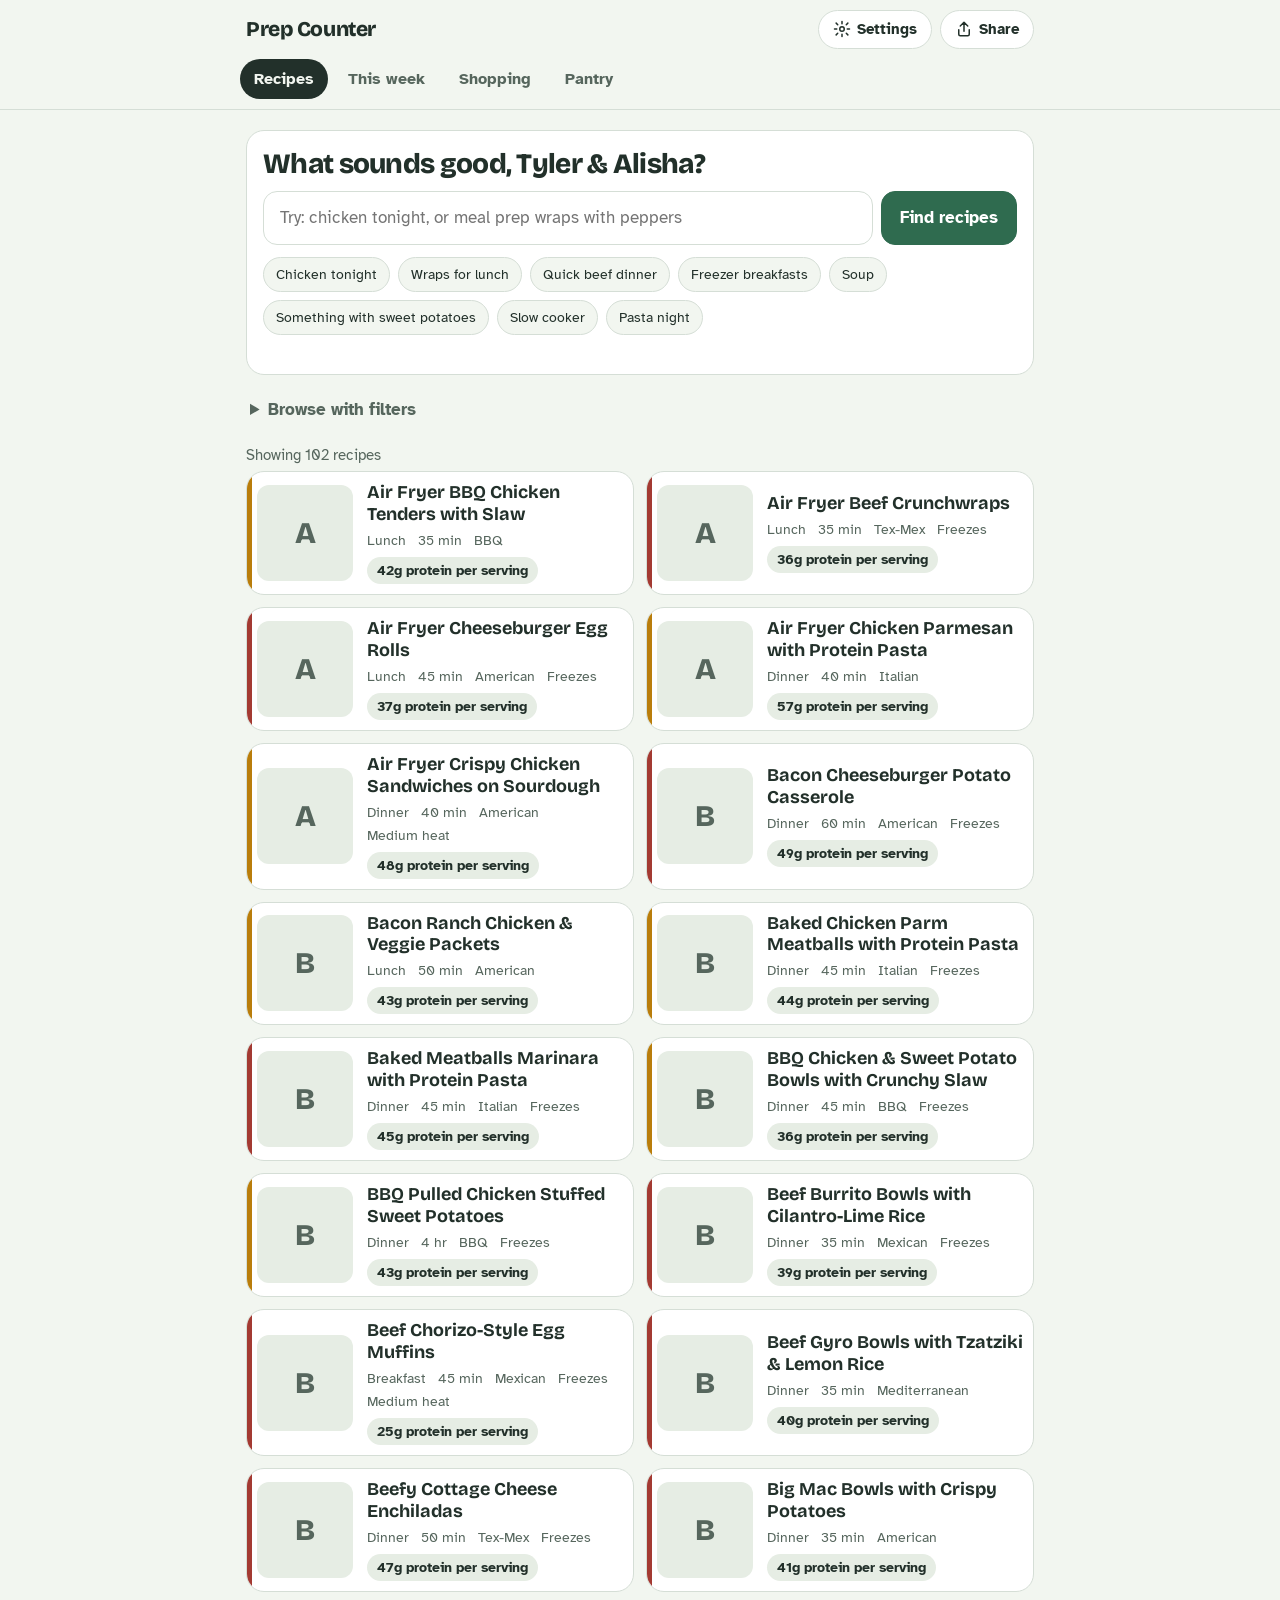
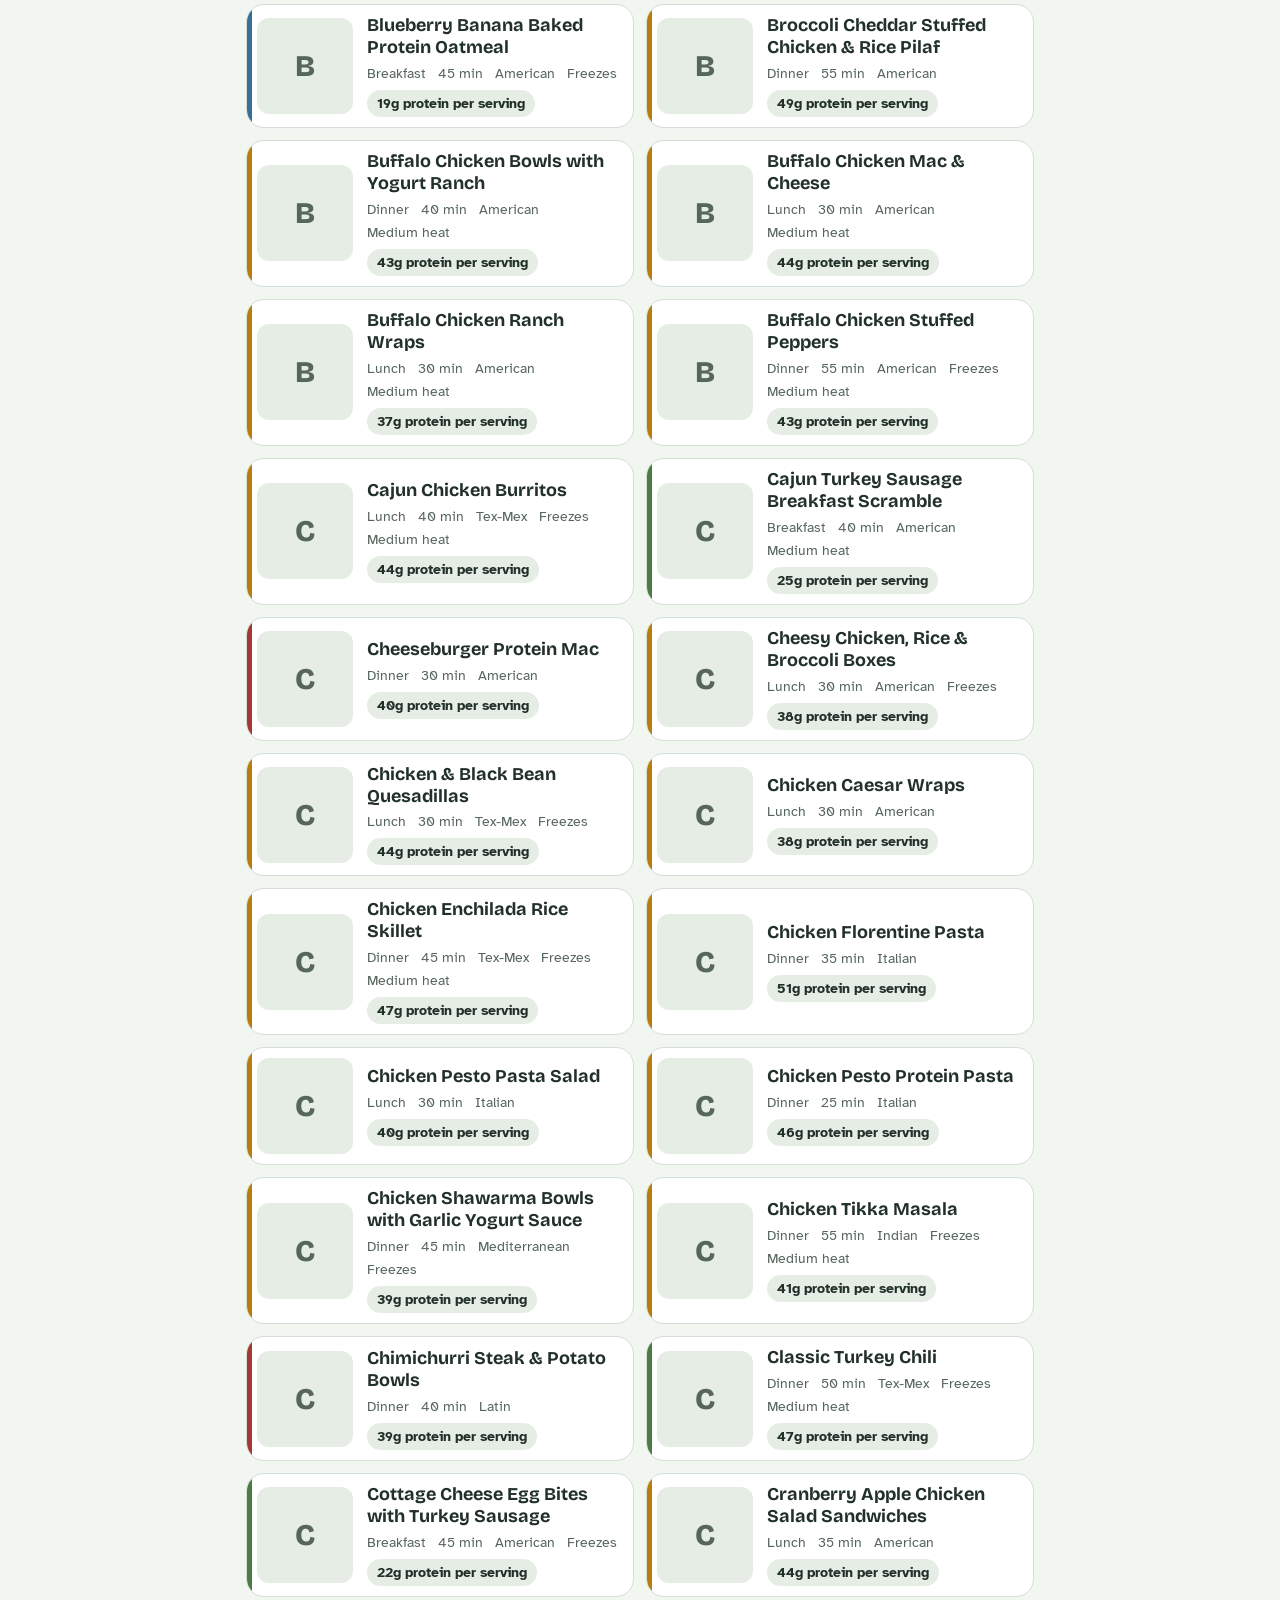
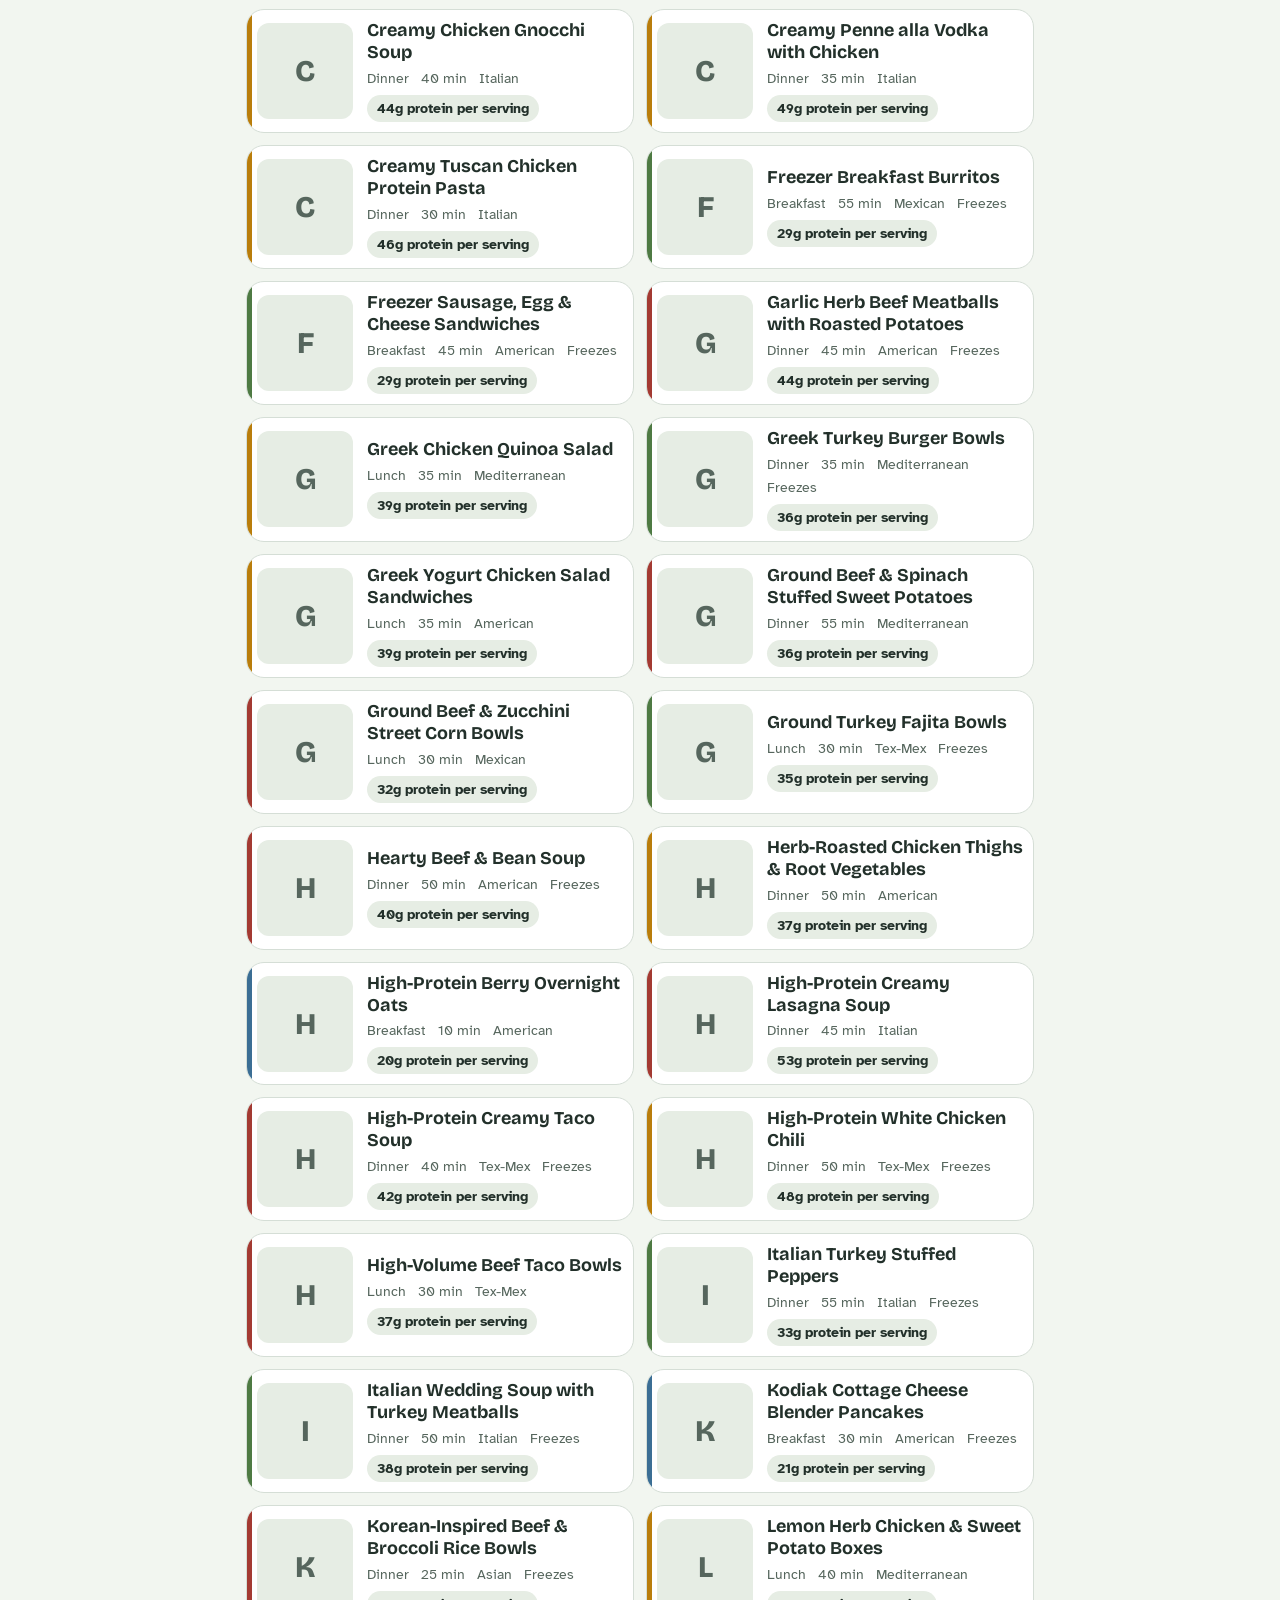
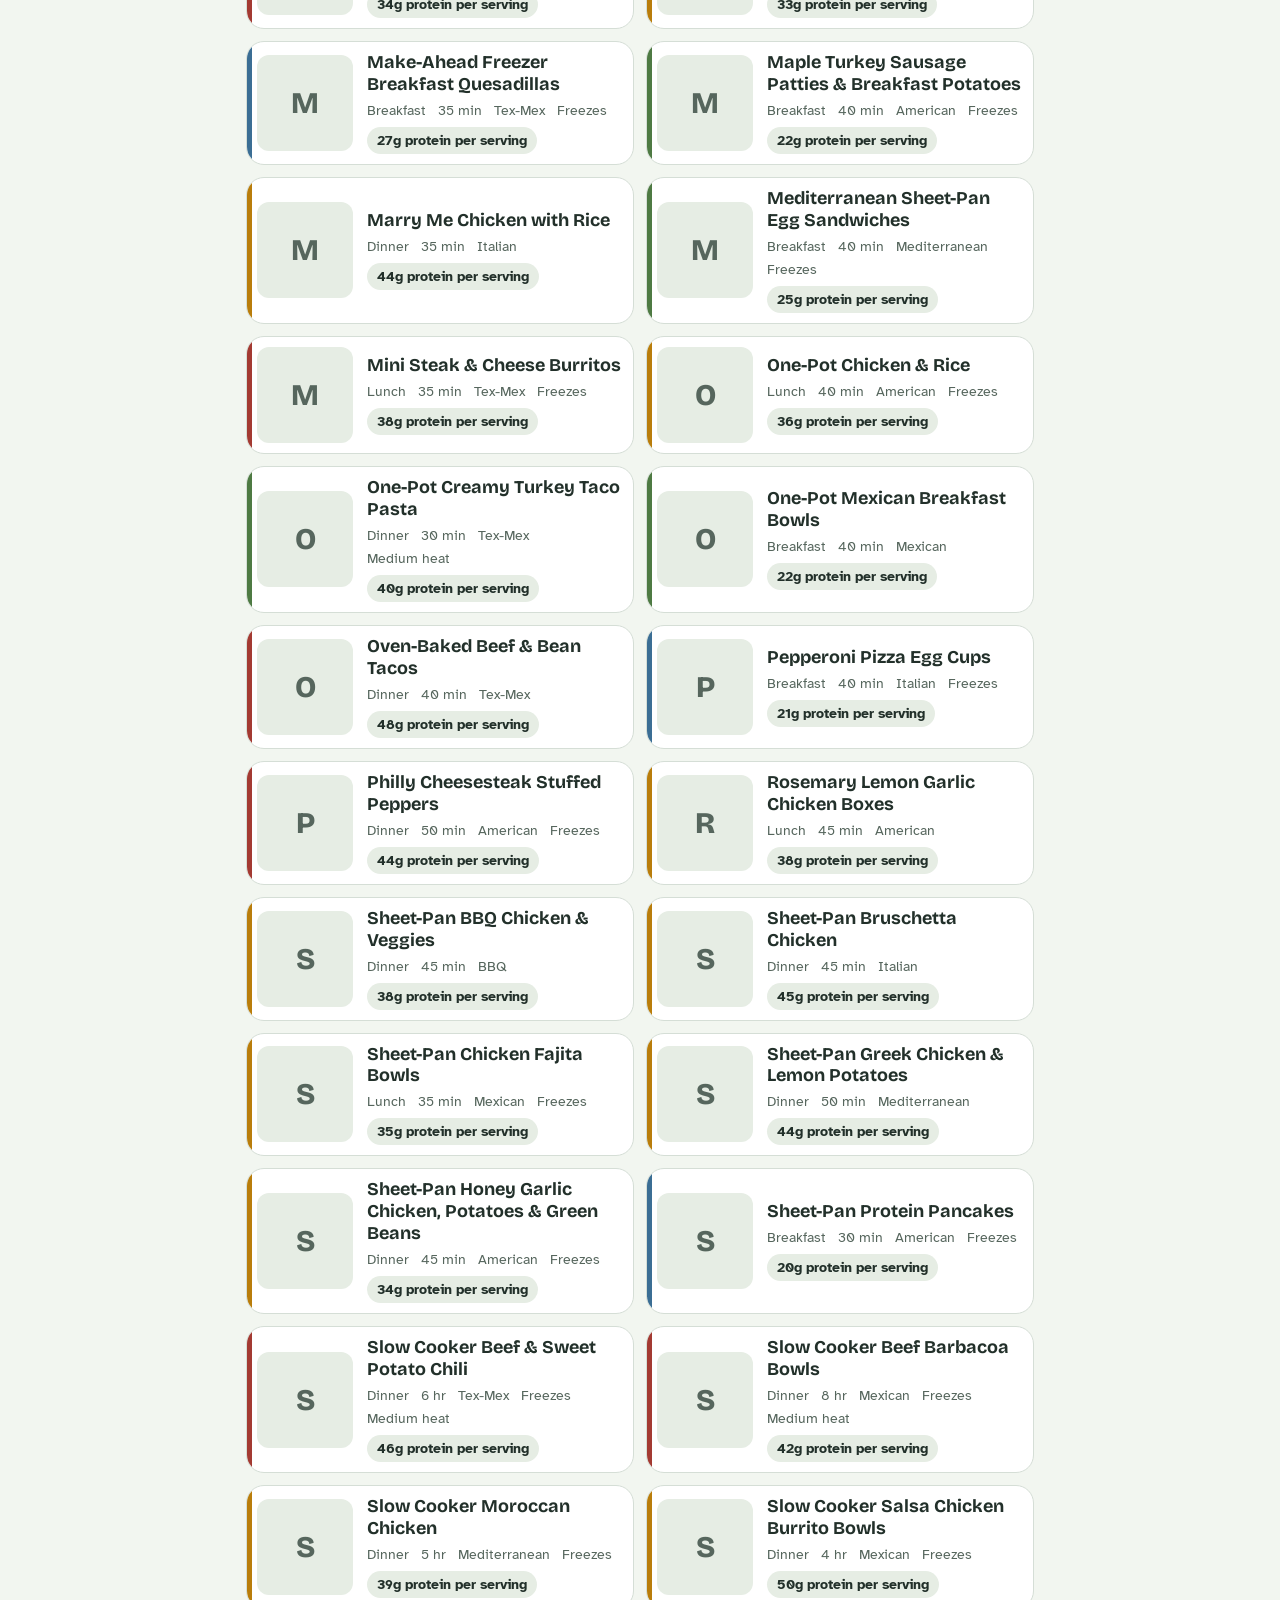
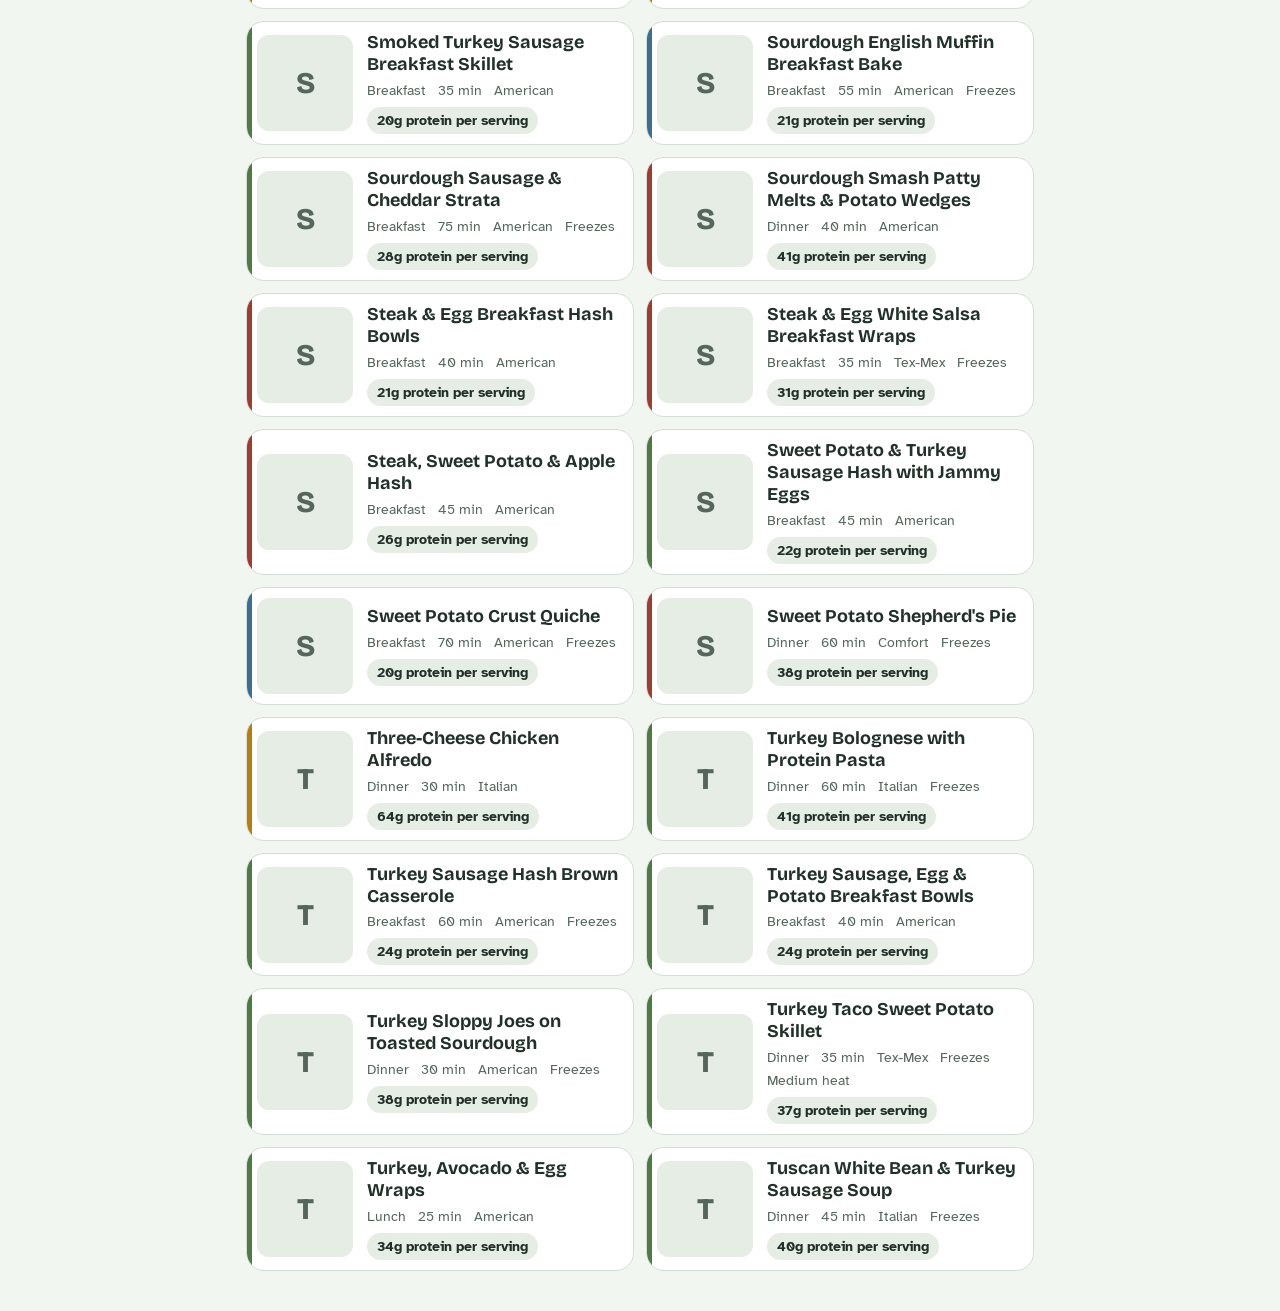
==== commit 4eb8ee50: "Add 50 recipes from fitness creators and healthy-recipe sites; make the 'What sounds good?' prompt t" ====
--- a/index.html
+++ b/index.html
@@ -12,7 +12,7 @@
 <link rel="apple-touch-icon" href="icon-180.png">
 <meta name="apple-mobile-web-app-capable" content="yes">
 <meta property="og:title" content="Prep Counter">
-<meta property="og:description" content="High-protein meal prep: 52 recipes, weekly plans, and shopping lists.">
+<meta property="og:description" content="High-protein meal prep: 100+ recipes, weekly plans, and shopping lists.">
 <link rel="preconnect" href="https://fonts.googleapis.com">
 <link rel="preconnect" href="https://fonts.gstatic.com" crossorigin>
 <link href="https://fonts.googleapis.com/css2?family=Atkinson+Hyperlegible:ital,wght@0,400;0,700;1,400&family=Bricolage+Grotesque:opsz,wght@12..96,500;12..96,700;12..96,800&display=swap" rel="stylesheet">
@@ -22,17 +22,22 @@
 <header class="top">
   <div class="top-row">
     <a class="brand" href="#recipes">Prep Counter</a>
+    <span class="top-actions">
+    <a class="share-btn" href="#more" data-tab="more" aria-label="Settings">
+      <svg viewBox="0 0 24 24" aria-hidden="true"><circle cx="12" cy="12" r="3" fill="none" stroke="currentColor" stroke-width="2"/><path d="M12 2v3M12 19v3M4.2 4.2l2.1 2.1M17.7 17.7l2.1 2.1M2 12h3M19 12h3M4.2 19.8l2.1-2.1M17.7 6.3l2.1-2.1" fill="none" stroke="currentColor" stroke-width="2" stroke-linecap="round"/></svg>
+      <span class="lbl">Settings</span>
+    </a>
     <button class="share-btn" id="shareApp">
       <svg viewBox="0 0 24 24" aria-hidden="true"><path d="M12 3v12M7 8l5-5 5 5M5 13v6a2 2 0 0 0 2 2h10a2 2 0 0 0 2-2v-6" fill="none" stroke="currentColor" stroke-width="2" stroke-linecap="round" stroke-linejoin="round"/></svg>
       Share
     </button>
+    </span>
   </div>
   <nav class="tabs" aria-label="Sections">
     <a href="#recipes" data-tab="recipes">Recipes</a>
-    <a href="#week" data-tab="week">Week</a>
+    <a href="#week" data-tab="week">This week</a>
     <a href="#list" data-tab="list">Shopping</a>
     <a href="#pantry" data-tab="pantry">Pantry</a>
-    <a href="#more" data-tab="more">Settings</a>
   </nav>
 </header>
 
--- a/styles.css
+++ b/styles.css
@@ -47,7 +47,7 @@
 .top-row { display: flex; align-items: center; justify-content: space-between; max-width: 820px; margin: 0 auto; padding: 10px 16px 4px; }
 .brand { font: 800 21px/1 var(--font-head); letter-spacing: -0.02em; text-decoration: none; }
 .share-btn { display: inline-flex; align-items: center; gap: 6px; border: 1.5px solid var(--rule); background: var(--card); border-radius: 999px; padding: 7px 14px; font-weight: 700; font-size: 15px; cursor: pointer; }
-.tabs { display: grid; grid-template-columns: repeat(5, auto); justify-content: space-between; gap: 2px; max-width: 820px; margin: 0 auto; padding: 6px 10px 10px; }
+.tabs { display: grid; grid-template-columns: repeat(4, auto); justify-content: space-between; gap: 2px; max-width: 820px; margin: 0 auto; padding: 6px 10px 10px; }
 .tabs::-webkit-scrollbar { display: none; }
 .tabs a { text-decoration: none; padding: 8px 10px; border-radius: 999px; font-weight: 700; font-size: 15px; color: var(--ink-2); text-align: center; white-space: nowrap; }
 @media (min-width: 560px) { .tabs { justify-content: start; gap: 6px; } .tabs a { font-size: 16px; padding: 8px 14px; } }
@@ -231,9 +231,30 @@
 /* ---------- Settings ---------- */
 .field { display: grid; gap: 4px; margin: 6px 0; font-size: 14px; font-weight: 700; color: var(--ink-2); }
 .field input { padding: 10px 12px; border-radius: 12px; border: 1.5px solid var(--rule); background: var(--card); font-weight: 400; color: var(--ink); }
-.two { display: grid; grid-template-columns: 1fr 1fr; gap: 0 12px; }
+.two { display: grid; grid-template-columns: repeat(2, minmax(0, 1fr)); gap: 0 12px; }
+.field input { min-width: 0; width: 100%; box-sizing: border-box; }
 .tips li { margin: 6px 0; }
 
 .toast { position: fixed; left: 50%; bottom: calc(20px + env(safe-area-inset-bottom)); transform: translate(-50%, 20px); opacity: 0; pointer-events: none; z-index: 60; background: var(--ink); color: var(--paper); padding: 10px 16px; border-radius: 14px; font-weight: 700; transition: opacity .2s, transform .2s; max-width: calc(100vw - 32px); }
 .toast.show { opacity: 1; transform: translate(-50%, 0); }
 .sr-only { position: absolute; width: 1px; height: 1px; overflow: hidden; clip: rect(0 0 0 0); }
+
+/* ---------- Ask box ("What sounds good?") ---------- */
+.top-actions { display: inline-flex; gap: 8px; }
+.top-actions .share-btn { text-decoration: none; color: var(--ink); }
+.top-actions .share-btn svg { width: 18px; height: 18px; }
+.top-actions .share-btn[aria-current="page"] { background: var(--ink); color: var(--paper); border-color: var(--ink); }
+.ask { background: var(--card); border: 1px solid var(--rule); border-radius: var(--radius); padding: 18px 16px 14px; margin: 20px 0 12px; }
+.ask-label { display: block; font: 800 28px/1.1 var(--font-head); letter-spacing: -0.025em; margin-bottom: 12px; }
+.ask-row { display: flex; gap: 8px; flex-wrap: wrap; }
+.ask-input { flex: 1 1 240px; width: auto; }
+.ask-go { flex: 0 0 auto; }
+.ask-ideas { margin-top: 12px; }
+.ask-ideas .chip { font-size: 14px; padding: 6px 12px; }
+.ask-read { margin: 10px 0 0; color: var(--ink-2); font-size: 15px; min-height: 1em; }
+.more-filters { margin: 0 0 8px; }
+.more-filters > summary { cursor: pointer; font-weight: 700; color: var(--ink-2); padding: 10px 4px; list-style-position: inside; }
+.more-filters[open] > summary { color: var(--ink); }
+.more-filters .filters { margin-top: 4px; }
+@media (max-width: 380px) { .top-actions .share-btn { padding: 7px 10px; } .top-actions .share-btn .lbl { display: none; } }
+.count { scroll-margin-top: 140px; }
